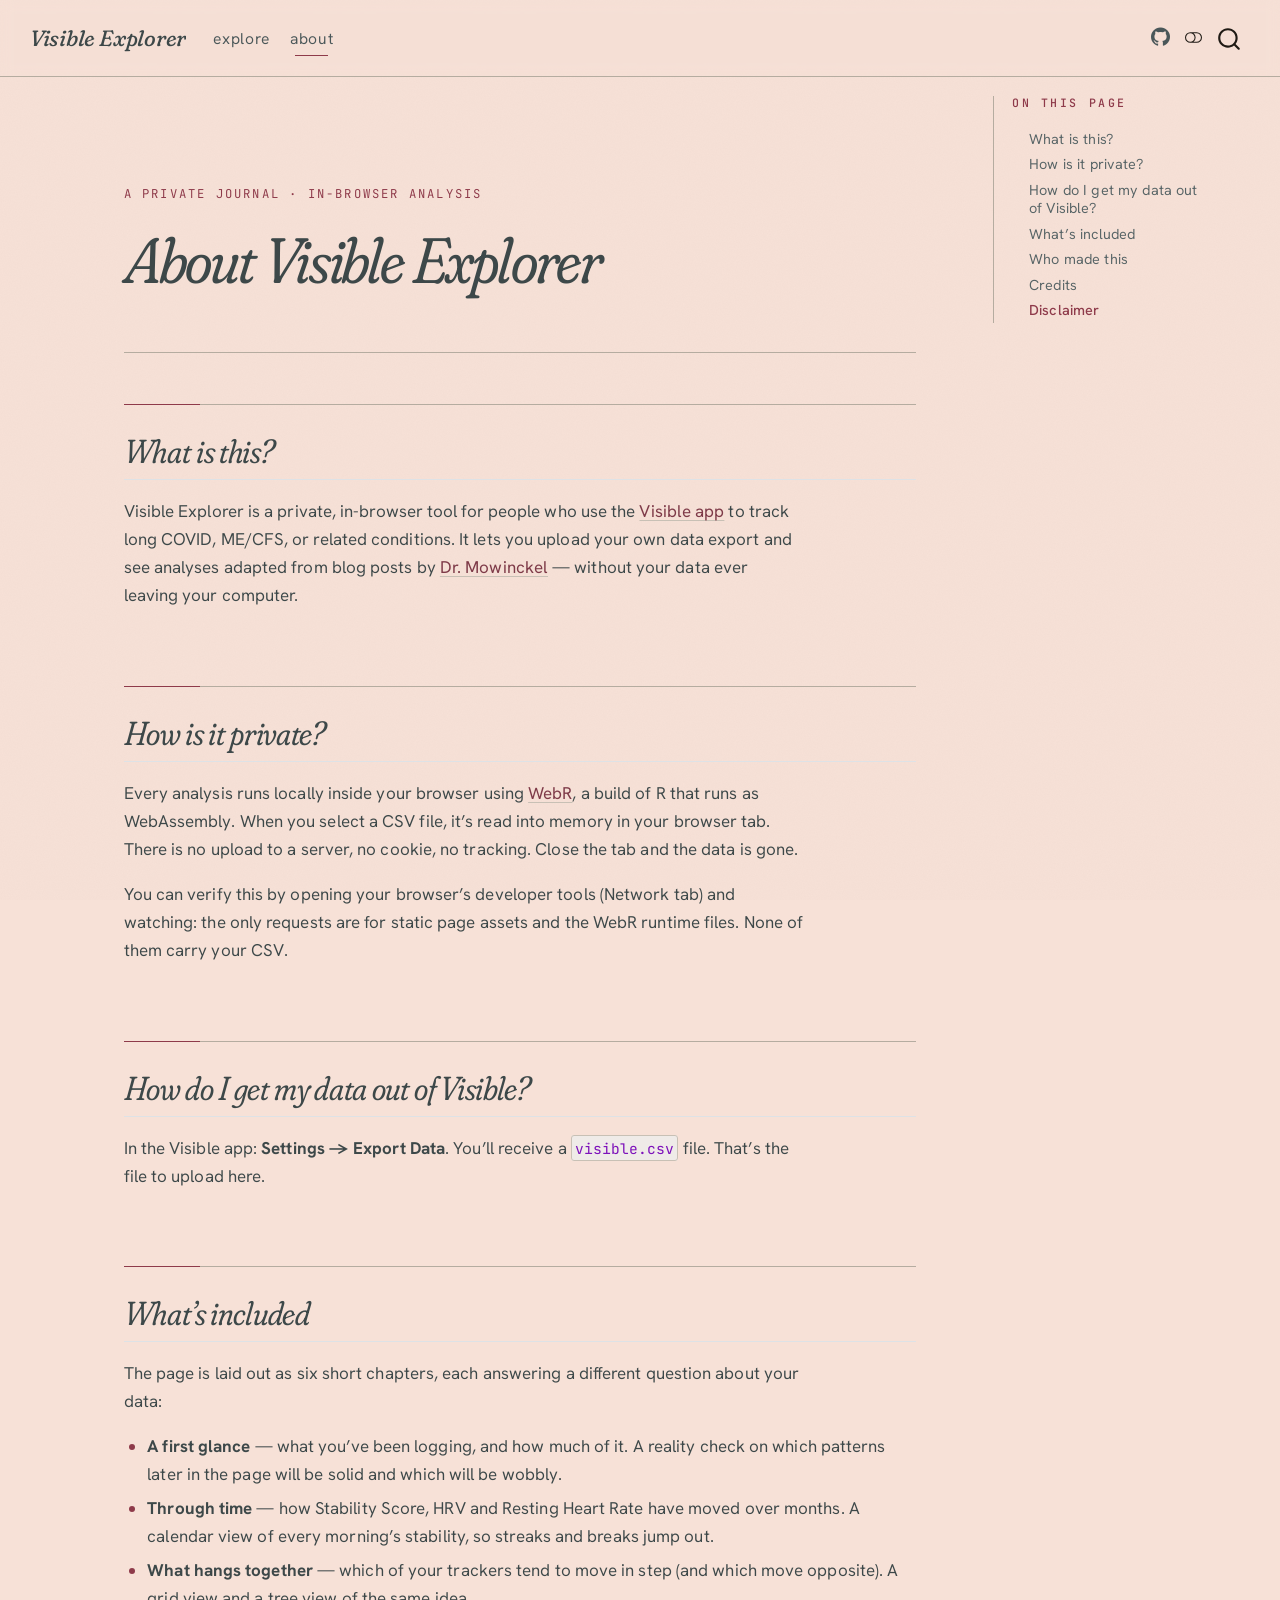
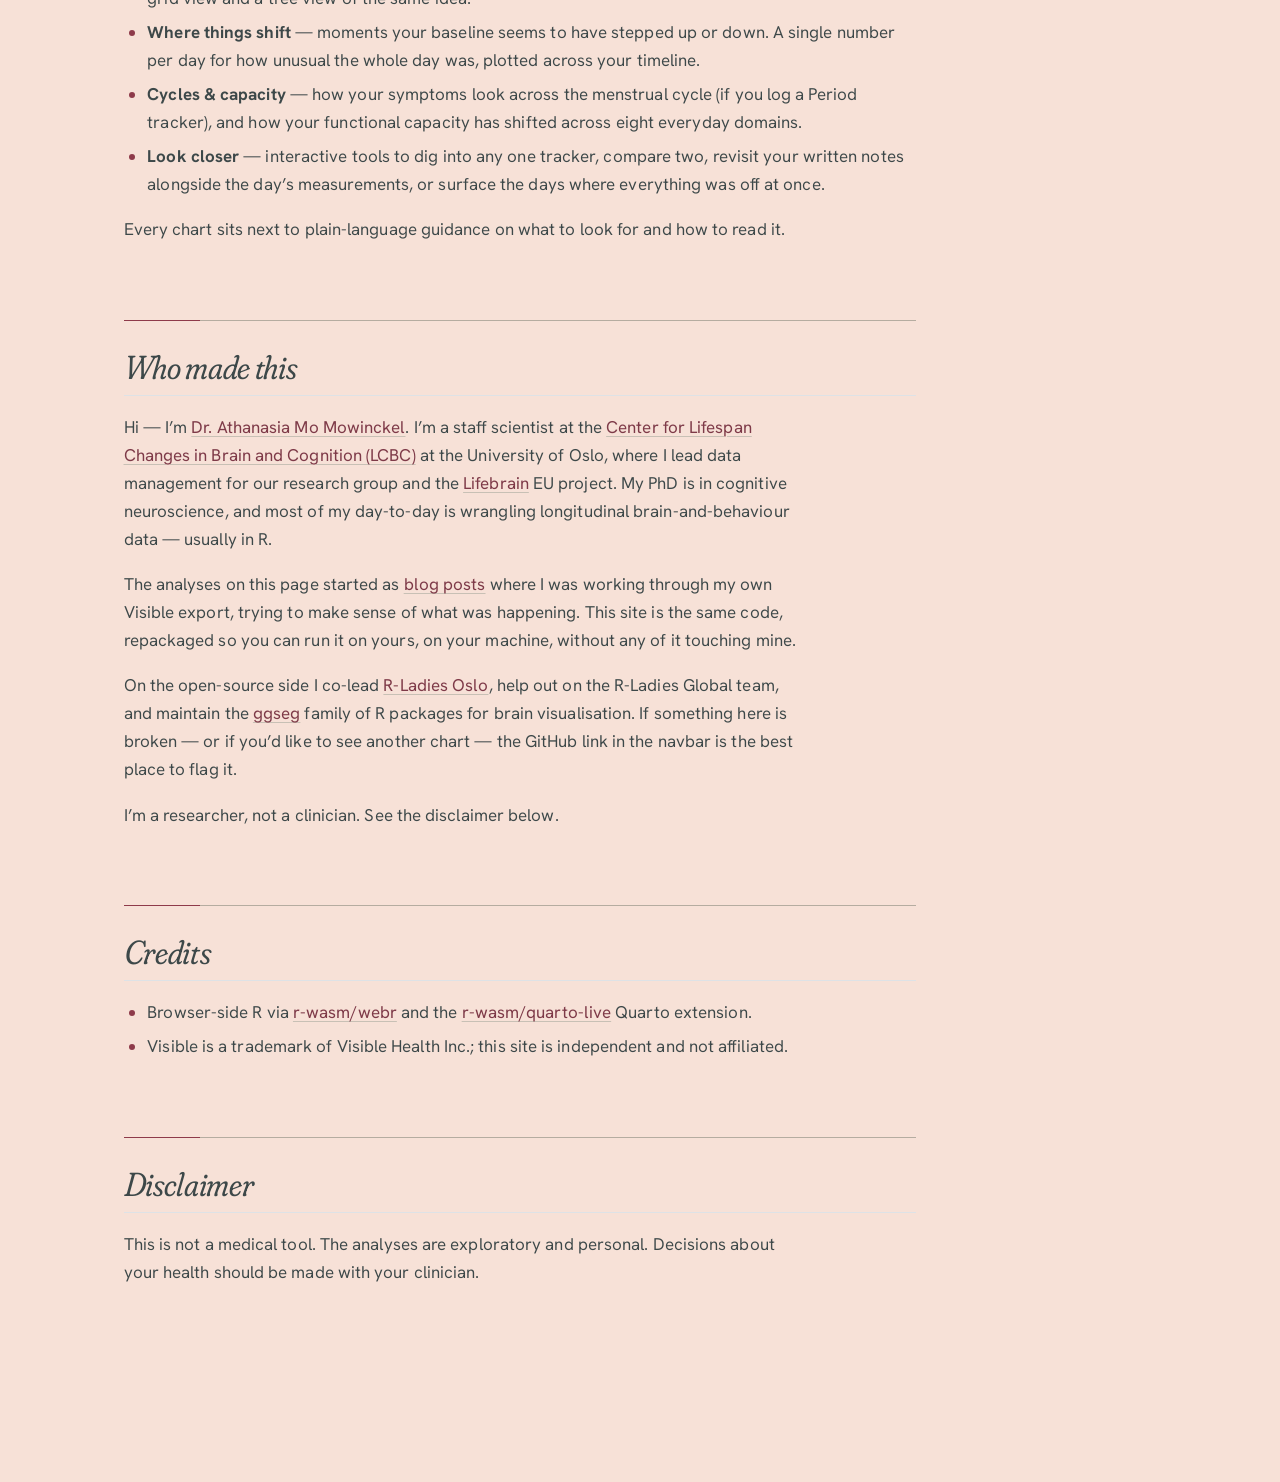
==== about.html @ 5907f15d "Built site for gh-pages" ====
<!DOCTYPE html>
<html xmlns="http://www.w3.org/1999/xhtml" lang="en" xml:lang="en"><head>

<meta charset="utf-8">
<meta name="generator" content="quarto-1.9.37">

<meta name="viewport" content="width=device-width, initial-scale=1.0, user-scalable=yes">


<title>About Visible Explorer – Visible Explorer</title>
<style>
/* Default styles provided by pandoc.
** See https://pandoc.org/MANUAL.html#variables-for-html for config info.
*/
code{white-space: pre-wrap;}
span.smallcaps{font-variant: small-caps;}
div.columns{display: flex; gap: min(4vw, 1.5em);}
div.column{flex: auto; overflow-x: auto;}
div.hanging-indent{margin-left: 1.5em; text-indent: -1.5em;}
ul.task-list{list-style: none;}
ul.task-list li input[type="checkbox"] {
  width: 0.8em;
  margin: 0 0.8em 0.2em -1em; /* quarto-specific, see https://github.com/quarto-dev/quarto-cli/issues/4556 */ 
  vertical-align: middle;
}
</style>


<script src="site_libs/quarto-nav/quarto-nav.js"></script>
<script src="site_libs/quarto-nav/headroom.min.js"></script>
<script src="site_libs/clipboard/clipboard.min.js"></script>
<script src="site_libs/quarto-search/autocomplete.umd.js"></script>
<script src="site_libs/quarto-search/fuse.min.js"></script>
<script src="site_libs/quarto-search/quarto-search.js"></script>
<meta name="quarto:offset" content="./">
<link href="./favicon.svg" rel="icon" type="image/svg+xml">
<script src="site_libs/quarto-html/quarto.js" type="module"></script>
<script src="site_libs/quarto-html/tabsets/tabsets.js" type="module"></script>
<script src="site_libs/quarto-html/popper.min.js"></script>
<script src="site_libs/quarto-html/tippy.umd.min.js"></script>
<script src="site_libs/quarto-html/anchor.min.js"></script>
<link href="site_libs/quarto-html/tippy.css" rel="stylesheet">
<link href="site_libs/quarto-html/quarto-syntax-highlighting-7f8f88aac4f3542376d5c11b86a4c14d.css" rel="stylesheet" class="quarto-color-scheme" id="quarto-text-highlighting-styles">
<link href="site_libs/quarto-html/quarto-syntax-highlighting-dark-d0ae9245876894da5ac7e18953ecc5cc.css" rel="stylesheet" class="quarto-color-scheme quarto-color-alternate" id="quarto-text-highlighting-styles">
<link href="site_libs/quarto-html/quarto-syntax-highlighting-7f8f88aac4f3542376d5c11b86a4c14d.css" rel="stylesheet" class="quarto-color-scheme-extra" id="quarto-text-highlighting-styles">
<script src="site_libs/bootstrap/bootstrap.min.js"></script>
<link href="site_libs/bootstrap/bootstrap-icons.css" rel="stylesheet">
<link href="site_libs/bootstrap/bootstrap-8f051fefc7b3d096ebf25fac2bc0f537.min.css" rel="stylesheet" append-hash="true" class="quarto-color-scheme" id="quarto-bootstrap" data-mode="light">
<link href="site_libs/bootstrap/bootstrap-dark-431834fbf6eb265fc63e444ed9b8b826.min.css" rel="stylesheet" append-hash="true" class="quarto-color-scheme quarto-color-alternate" id="quarto-bootstrap" data-mode="dark">
<link href="site_libs/bootstrap/bootstrap-8f051fefc7b3d096ebf25fac2bc0f537.min.css" rel="stylesheet" append-hash="true" class="quarto-color-scheme-extra" id="quarto-bootstrap" data-mode="light">
<script src="site_libs/quarto-contrib/live-runtime/live-runtime.js" type="module"></script>
<link href="site_libs/quarto-contrib/live-runtime/live-runtime.css" rel="stylesheet">
<script id="quarto-search-options" type="application/json">{
  "location": "navbar",
  "copy-button": false,
  "collapse-after": 3,
  "panel-placement": "end",
  "type": "overlay",
  "limit": 50,
  "keyboard-shortcut": [
    "f",
    "/",
    "s"
  ],
  "show-item-context": false,
  "language": {
    "search-no-results-text": "No results",
    "search-matching-documents-text": "matching documents",
    "search-copy-link-title": "Copy link to search",
    "search-hide-matches-text": "Hide additional matches",
    "search-more-match-text": "more match in this document",
    "search-more-matches-text": "more matches in this document",
    "search-clear-button-title": "Clear",
    "search-text-placeholder": "",
    "search-detached-cancel-button-title": "Cancel",
    "search-submit-button-title": "Submit",
    "search-label": "Search"
  }
}</script>
<script type="module" src="site_libs/quarto-ojs/quarto-ojs-runtime.js"></script>
<link href="site_libs/quarto-ojs/quarto-ojs.css" rel="stylesheet">
<link rel="preconnect" href="https://fonts.googleapis.com">
<link rel="preconnect" href="https://fonts.gstatic.com" crossorigin="">
<link rel="stylesheet" href="https://fonts.googleapis.com/css2?family=Fraunces:ital,opsz,wght,SOFT@0,9..144,300..700,30..100;1,9..144,300..700,30..100&amp;family=Hanken+Grotesk:ital,wght@0,300..700;1,300..700&amp;family=JetBrains+Mono:wght@400;500&amp;display=swap">
<meta name="description" content="Upload your Visible app export and explore your long COVID / ME-CFS tracking data privately. Analyses run entirely in your browser via WebR — no data leaves your device.">


<link rel="stylesheet" href="styles.css">
</head>

<body class="nav-fixed quarto-light"><script id="quarto-html-before-body" type="application/javascript">
    const toggleBodyColorMode = (bsSheetEl) => {
      const mode = bsSheetEl.getAttribute("data-mode");
      const bodyEl = window.document.querySelector("body");
      if (mode === "dark") {
        bodyEl.classList.add("quarto-dark");
        bodyEl.classList.remove("quarto-light");
      } else {
        bodyEl.classList.add("quarto-light");
        bodyEl.classList.remove("quarto-dark");
      }
    }
    const toggleBodyColorPrimary = () => {
      const bsSheetEl = window.document.querySelector("link#quarto-bootstrap:not([rel=disabled-stylesheet])");
      if (bsSheetEl) {
        toggleBodyColorMode(bsSheetEl);
      }
    }
    const setColorSchemeToggle = (alternate) => {
      const toggles = window.document.querySelectorAll('.quarto-color-scheme-toggle');
      for (let i=0; i < toggles.length; i++) {
        const toggle = toggles[i];
        if (toggle) {
          if (alternate) {
            toggle.classList.add("alternate");
          } else {
            toggle.classList.remove("alternate");
          }
        }
      }
    };
    const toggleColorMode = (alternate) => {
      // Switch the stylesheets
      const primaryStylesheets = window.document.querySelectorAll('link.quarto-color-scheme:not(.quarto-color-alternate)');
      const alternateStylesheets = window.document.querySelectorAll('link.quarto-color-scheme.quarto-color-alternate');
      manageTransitions('#quarto-margin-sidebar .nav-link', false);
      if (alternate) {
        // note: dark is layered on light, we don't disable primary!
        enableStylesheet(alternateStylesheets);
        for (const sheetNode of alternateStylesheets) {
          if (sheetNode.id === "quarto-bootstrap") {
            toggleBodyColorMode(sheetNode);
          }
        }
      } else {
        disableStylesheet(alternateStylesheets);
        enableStylesheet(primaryStylesheets)
        toggleBodyColorPrimary();
      }
      manageTransitions('#quarto-margin-sidebar .nav-link', true);
      // Switch the toggles
      setColorSchemeToggle(alternate)
      // Hack to workaround the fact that safari doesn't
      // properly recolor the scrollbar when toggling (#1455)
      if (navigator.userAgent.indexOf('Safari') > 0 && navigator.userAgent.indexOf('Chrome') == -1) {
        manageTransitions("body", false);
        window.scrollTo(0, 1);
        setTimeout(() => {
          window.scrollTo(0, 0);
          manageTransitions("body", true);
        }, 40);
      }
    }
    const disableStylesheet = (stylesheets) => {
      for (let i=0; i < stylesheets.length; i++) {
        const stylesheet = stylesheets[i];
        stylesheet.rel = 'disabled-stylesheet';
      }
    }
    const enableStylesheet = (stylesheets) => {
      for (let i=0; i < stylesheets.length; i++) {
        const stylesheet = stylesheets[i];
        if(stylesheet.rel !== 'stylesheet') { // for Chrome, which will still FOUC without this check
          stylesheet.rel = 'stylesheet';
        }
      }
    }
    const manageTransitions = (selector, allowTransitions) => {
      const els = window.document.querySelectorAll(selector);
      for (let i=0; i < els.length; i++) {
        const el = els[i];
        if (allowTransitions) {
          el.classList.remove('notransition');
        } else {
          el.classList.add('notransition');
        }
      }
    }
    const isFileUrl = () => {
      return window.location.protocol === 'file:';
    }
    const hasAlternateSentinel = () => {
      let styleSentinel = getColorSchemeSentinel();
      if (styleSentinel !== null) {
        return styleSentinel === "alternate";
      } else {
        return false;
      }
    }
    const setStyleSentinel = (alternate) => {
      const value = alternate ? "alternate" : "default";
      if (!isFileUrl()) {
        window.localStorage.setItem("quarto-color-scheme", value);
      } else {
        localAlternateSentinel = value;
      }
    }
    const getColorSchemeSentinel = () => {
      if (!isFileUrl()) {
        const storageValue = window.localStorage.getItem("quarto-color-scheme");
        return storageValue != null ? storageValue : localAlternateSentinel;
      } else {
        return localAlternateSentinel;
      }
    }
    const toggleGiscusIfUsed = (isAlternate, darkModeDefault) => {
      const baseTheme = document.querySelector('#giscus-base-theme')?.value ?? 'light';
      const alternateTheme = document.querySelector('#giscus-alt-theme')?.value ?? 'dark';
      let newTheme = '';
      if(authorPrefersDark) {
        newTheme = isAlternate ? baseTheme : alternateTheme;
      } else {
        newTheme = isAlternate ? alternateTheme : baseTheme;
      }
      const changeGiscusTheme = () => {
        // From: https://github.com/giscus/giscus/issues/336
        const sendMessage = (message) => {
          const iframe = document.querySelector('iframe.giscus-frame');
          if (!iframe) return;
          iframe.contentWindow.postMessage({ giscus: message }, 'https://giscus.app');
        }
        sendMessage({
          setConfig: {
            theme: newTheme
          }
        });
      }
      const isGiscussLoaded = window.document.querySelector('iframe.giscus-frame') !== null;
      if (isGiscussLoaded) {
        changeGiscusTheme();
      }
    };
    const authorPrefersDark = false;
    const darkModeDefault = authorPrefersDark;
      document.querySelector('link#quarto-text-highlighting-styles.quarto-color-scheme-extra').rel = 'disabled-stylesheet';
      document.querySelector('link#quarto-bootstrap.quarto-color-scheme-extra').rel = 'disabled-stylesheet';
    let localAlternateSentinel = darkModeDefault ? 'alternate' : 'default';
    // Dark / light mode switch
    window.quartoToggleColorScheme = () => {
      // Read the current dark / light value
      let toAlternate = !hasAlternateSentinel();
      toggleColorMode(toAlternate);
      setStyleSentinel(toAlternate);
      toggleGiscusIfUsed(toAlternate, darkModeDefault);
      window.dispatchEvent(new Event('resize'));
    };
    // Switch to dark mode if need be
    if (hasAlternateSentinel()) {
      toggleColorMode(true);
    } else {
      toggleColorMode(false);
    }
  </script>

<div id="quarto-search-results"></div>
  <header id="quarto-header" class="headroom fixed-top">
    <nav class="navbar navbar-expand-lg " data-bs-theme="dark">
      <div class="navbar-container container-fluid">
      <div class="navbar-brand-container mx-auto">
    <a class="navbar-brand" href="./index.html">
    <span class="navbar-title">Visible Explorer</span>
    </a>
  </div>
            <div id="quarto-search" class="" title="Search"></div>
          <button class="navbar-toggler" type="button" data-bs-toggle="collapse" data-bs-target="#navbarCollapse" aria-controls="navbarCollapse" role="menu" aria-expanded="false" aria-label="Toggle navigation" onclick="if (window.quartoToggleHeadroom) { window.quartoToggleHeadroom(); }">
  <span class="navbar-toggler-icon"></span>
</button>
          <div class="collapse navbar-collapse" id="navbarCollapse">
            <ul class="navbar-nav navbar-nav-scroll me-auto">
  <li class="nav-item">
    <a class="nav-link" href="./index.html"> 
<span class="menu-text">Explore</span></a>
  </li>  
  <li class="nav-item">
    <a class="nav-link active" href="./about.html" aria-current="page"> 
<span class="menu-text">About</span></a>
  </li>  
</ul>
            <ul class="navbar-nav navbar-nav-scroll ms-auto">
  <li class="nav-item compact">
    <a class="nav-link" href="https://github.com/drmowinckels/visible"> <i class="bi bi-github" role="img" aria-label="GitHub repository">
</i> 
<span class="menu-text"></span></a>
  </li>  
</ul>
          </div> <!-- /navcollapse -->
            <div class="quarto-navbar-tools">
  <a href="" class="quarto-color-scheme-toggle quarto-navigation-tool  px-1" onclick="window.quartoToggleColorScheme(); return false;" title="Toggle dark mode"><i class="bi"></i></a>
</div>
      </div> <!-- /container-fluid -->
    </nav>
</header>
<!-- content -->
<div id="quarto-content" class="quarto-container page-columns page-rows-contents page-layout-full page-navbar">
<!-- sidebar -->
<!-- margin-sidebar -->
    <div id="quarto-margin-sidebar" class="sidebar margin-sidebar">
        <nav id="TOC" role="doc-toc" class="toc-active">
    <h2 id="toc-title">On this page</h2>
   
  <ul>
  <li><a href="#what-is-this" id="toc-what-is-this" class="nav-link active" data-scroll-target="#what-is-this">What is this?</a></li>
  <li><a href="#how-is-it-private" id="toc-how-is-it-private" class="nav-link" data-scroll-target="#how-is-it-private">How is it private?</a></li>
  <li><a href="#how-do-i-get-my-data-out-of-visible" id="toc-how-do-i-get-my-data-out-of-visible" class="nav-link" data-scroll-target="#how-do-i-get-my-data-out-of-visible">How do I get my data out of Visible?</a></li>
  <li><a href="#whats-included" id="toc-whats-included" class="nav-link" data-scroll-target="#whats-included">What’s included</a></li>
  <li><a href="#who-made-this" id="toc-who-made-this" class="nav-link" data-scroll-target="#who-made-this">Who made this</a></li>
  <li><a href="#credits" id="toc-credits" class="nav-link" data-scroll-target="#credits">Credits</a></li>
  <li><a href="#disclaimer" id="toc-disclaimer" class="nav-link" data-scroll-target="#disclaimer">Disclaimer</a></li>
  </ul>
</nav>
    </div>
<!-- main -->
<main class="content column-page-left" id="quarto-document-content">


<header id="title-block-header" class="quarto-title-block default">
<div class="quarto-title">
<h1 class="title">About Visible Explorer</h1>
</div>



<div class="quarto-title-meta column-page-left">

    
  
    
  </div>
  


</header>


<section id="what-is-this" class="level2">
<h2 class="anchored" data-anchor-id="what-is-this">What is this?</h2>
<p>Visible Explorer is a private, in-browser tool for people who use the <a href="https://www.makevisible.com/">Visible app</a> to track long COVID, ME/CFS, or related conditions. It lets you upload your own data export and see analyses adapted from blog posts by <a href="https://drmowinckels.io">Dr.&nbsp;Mowinckel</a> — without your data ever leaving your computer.</p>
</section>
<section id="how-is-it-private" class="level2">
<h2 class="anchored" data-anchor-id="how-is-it-private">How is it private?</h2>
<p>Every analysis runs locally inside your browser using <a href="https://docs.r-wasm.org/webr/">WebR</a>, a build of R that runs as WebAssembly. When you select a CSV file, it’s read into memory in your browser tab. There is no upload to a server, no cookie, no tracking. Close the tab and the data is gone.</p>
<p>You can verify this by opening your browser’s developer tools (Network tab) and watching: the only requests are for static page assets and the WebR runtime files. None of them carry your CSV.</p>
</section>
<section id="how-do-i-get-my-data-out-of-visible" class="level2">
<h2 class="anchored" data-anchor-id="how-do-i-get-my-data-out-of-visible">How do I get my data out of Visible?</h2>
<p>In the Visible app: <strong>Settings → Export Data</strong>. You’ll receive a <code>visible.csv</code> file. That’s the file to upload here.</p>
</section>
<section id="whats-included" class="level2">
<h2 class="anchored" data-anchor-id="whats-included">What’s included</h2>
<p>The page is laid out as six short chapters, each answering a different question about your data:</p>
<ul>
<li><strong>A first glance</strong> — what you’ve been logging, and how much of it. A reality check on which patterns later in the page will be solid and which will be wobbly.</li>
<li><strong>Through time</strong> — how Stability Score, HRV and Resting Heart Rate have moved over months. A calendar view of every morning’s stability, so streaks and breaks jump out.</li>
<li><strong>What hangs together</strong> — which of your trackers tend to move in step (and which move opposite). A grid view and a tree view of the same idea.</li>
<li><strong>Where things shift</strong> — moments your baseline seems to have stepped up or down. A single number per day for how unusual the whole day was, plotted across your timeline.</li>
<li><strong>Cycles &amp; capacity</strong> — how your symptoms look across the menstrual cycle (if you log a Period tracker), and how your functional capacity has shifted across eight everyday domains.</li>
<li><strong>Look closer</strong> — interactive tools to dig into any one tracker, compare two, revisit your written notes alongside the day’s measurements, or surface the days where everything was off at once.</li>
</ul>
<p>Every chart sits next to plain-language guidance on what to look for and how to read it.</p>
</section>
<section id="who-made-this" class="level2">
<h2 class="anchored" data-anchor-id="who-made-this">Who made this</h2>
<p>Hi — I’m <a href="https://drmowinckels.io">Dr.&nbsp;Athanasia Mo Mowinckel</a>. I’m a staff scientist at the <a href="https://www.oslobrains.no/">Center for Lifespan Changes in Brain and Cognition (LCBC)</a> at the University of Oslo, where I lead data management for our research group and the <a href="https://www.lifebrain.uio.no/">Lifebrain</a> EU project. My PhD is in cognitive neuroscience, and most of my day-to-day is wrangling longitudinal brain-and-behaviour data — usually in R.</p>
<p>The analyses on this page started as <a href="https://drmowinckels.io/tags/longcovid/">blog posts</a> where I was working through my own Visible export, trying to make sense of what was happening. This site is the same code, repackaged so you can run it on yours, on your machine, without any of it touching mine.</p>
<p>On the open-source side I co-lead <a href="https://rladies.org/">R-Ladies Oslo</a>, help out on the R-Ladies Global team, and maintain the <a href="https://github.com/ggseg">ggseg</a> family of R packages for brain visualisation. If something here is broken — or if you’d like to see another chart — the GitHub link in the navbar is the best place to flag it.</p>
<p>I’m a researcher, not a clinician. See the disclaimer below.</p>
</section>
<section id="credits" class="level2">
<h2 class="anchored" data-anchor-id="credits">Credits</h2>
<ul>
<li>Browser-side R via <a href="https://github.com/r-wasm/webr">r-wasm/webr</a> and the <a href="https://github.com/r-wasm/quarto-live">r-wasm/quarto-live</a> Quarto extension.</li>
<li>Visible is a trademark of Visible Health Inc.; this site is independent and not affiliated.</li>
</ul>
</section>
<section id="disclaimer" class="level2">
<h2 class="anchored" data-anchor-id="disclaimer">Disclaimer</h2>
<p>This is not a medical tool. The analyses are exploratory and personal. Decisions about your health should be made with your clinician.</p>


<script type="ojs-module-contents">
eyJjb250ZW50cyI6W119
</script>
<div id="exercise-loading-indicator" class="exercise-loading-indicator d-none d-flex align-items-center gap-2">
<div id="exercise-loading-status" class="d-flex gap-2">

</div>
<div class="spinner-grow spinner-grow-sm">

</div>
</div>
<script type="vfs-file">
W10=
</script>
</section>

</main> <!-- /main -->
<script type="ojs-module-contents">
eyJjb250ZW50cyI6W119
</script>
<script type="module">
if (window.location.protocol === "file:") { alert("The OJS runtime does not work with file:// URLs. Please use a web server to view this document."); }
window._ojs.paths.runtimeToDoc = "../..";
window._ojs.paths.runtimeToRoot = "../..";
window._ojs.paths.docToRoot = "";
window._ojs.selfContained = false;
window._ojs.runtime.interpretFromScriptTags();
</script>
<script id="quarto-html-after-body" type="application/javascript">
  window.document.addEventListener("DOMContentLoaded", function (event) {
    // Ensure there is a toggle, if there isn't float one in the top right
    if (window.document.querySelector('.quarto-color-scheme-toggle') === null) {
      const a = window.document.createElement('a');
      a.classList.add('top-right');
      a.classList.add('quarto-color-scheme-toggle');
      a.href = "";
      a.onclick = function() { try { window.quartoToggleColorScheme(); } catch {} return false; };
      const i = window.document.createElement("i");
      i.classList.add('bi');
      a.appendChild(i);
      window.document.body.appendChild(a);
    }
    setColorSchemeToggle(hasAlternateSentinel())
    const icon = "";
    const anchorJS = new window.AnchorJS();
    anchorJS.options = {
      placement: 'right',
      icon: icon
    };
    anchorJS.add('.anchored');
    const isCodeAnnotation = (el) => {
      for (const clz of el.classList) {
        if (clz.startsWith('code-annotation-')) {                     
          return true;
        }
      }
      return false;
    }
    const onCopySuccess = function(e) {
      // button target
      const button = e.trigger;
      // don't keep focus
      button.blur();
      // flash "checked"
      button.classList.add('code-copy-button-checked');
      var currentTitle = button.getAttribute("title");
      button.setAttribute("title", "Copied!");
      let tooltip;
      if (window.bootstrap) {
        button.setAttribute("data-bs-toggle", "tooltip");
        button.setAttribute("data-bs-placement", "left");
        button.setAttribute("data-bs-title", "Copied!");
        tooltip = new bootstrap.Tooltip(button, 
          { trigger: "manual", 
            customClass: "code-copy-button-tooltip",
            offset: [0, -8]});
        tooltip.show();    
      }
      setTimeout(function() {
        if (tooltip) {
          tooltip.hide();
          button.removeAttribute("data-bs-title");
          button.removeAttribute("data-bs-toggle");
          button.removeAttribute("data-bs-placement");
        }
        button.setAttribute("title", currentTitle);
        button.classList.remove('code-copy-button-checked');
      }, 1000);
      // clear code selection
      e.clearSelection();
    }
    const getTextToCopy = function(trigger) {
      const outerScaffold = trigger.parentElement.cloneNode(true);
      const codeEl = outerScaffold.querySelector('code');
      for (const childEl of codeEl.children) {
        if (isCodeAnnotation(childEl)) {
          childEl.remove();
        }
      }
      return codeEl.innerText;
    }
    const clipboard = new window.ClipboardJS('.code-copy-button:not([data-in-quarto-modal])', {
      text: getTextToCopy
    });
    clipboard.on('success', onCopySuccess);
    if (window.document.getElementById('quarto-embedded-source-code-modal')) {
      const clipboardModal = new window.ClipboardJS('.code-copy-button[data-in-quarto-modal]', {
        text: getTextToCopy,
        container: window.document.getElementById('quarto-embedded-source-code-modal')
      });
      clipboardModal.on('success', onCopySuccess);
    }
      var localhostRegex = new RegExp(/^(?:http|https):\/\/localhost\:?[0-9]*\//);
      var mailtoRegex = new RegExp(/^mailto:/);
        var filterRegex = new RegExp("https:\/\/drmowinckels\.github\.io\/visible\/");
      var isInternal = (href) => {
          return filterRegex.test(href) || localhostRegex.test(href) || mailtoRegex.test(href);
      }
      // Inspect non-navigation links and adorn them if external
     var links = window.document.querySelectorAll('a[href]:not(.nav-link):not(.navbar-brand):not(.toc-action):not(.sidebar-link):not(.sidebar-item-toggle):not(.pagination-link):not(.no-external):not([aria-hidden]):not(.dropdown-item):not(.quarto-navigation-tool):not(.about-link)');
      for (var i=0; i<links.length; i++) {
        const link = links[i];
        if (!isInternal(link.href)) {
          // undo the damage that might have been done by quarto-nav.js in the case of
          // links that we want to consider external
          if (link.dataset.originalHref !== undefined) {
            link.href = link.dataset.originalHref;
          }
        }
      }
    function tippyHover(el, contentFn, onTriggerFn, onUntriggerFn) {
      const config = {
        allowHTML: true,
        maxWidth: 500,
        delay: 100,
        arrow: false,
        appendTo: function(el) {
            return el.parentElement;
        },
        interactive: true,
        interactiveBorder: 10,
        theme: 'quarto',
        placement: 'bottom-start',
      };
      if (contentFn) {
        config.content = contentFn;
      }
      if (onTriggerFn) {
        config.onTrigger = onTriggerFn;
      }
      if (onUntriggerFn) {
        config.onUntrigger = onUntriggerFn;
      }
      window.tippy(el, config); 
    }
    const noterefs = window.document.querySelectorAll('a[role="doc-noteref"]');
    for (var i=0; i<noterefs.length; i++) {
      const ref = noterefs[i];
      tippyHover(ref, function() {
        // use id or data attribute instead here
        let href = ref.getAttribute('data-footnote-href') || ref.getAttribute('href');
        try { href = new URL(href).hash; } catch {}
        const id = href.replace(/^#\/?/, "");
        const note = window.document.getElementById(id);
        if (note) {
          return note.innerHTML;
        } else {
          return "";
        }
      });
    }
    const xrefs = window.document.querySelectorAll('a.quarto-xref');
    const processXRef = (id, note) => {
      // Strip column container classes
      const stripColumnClz = (el) => {
        el.classList.remove("page-full", "page-columns");
        if (el.children) {
          for (const child of el.children) {
            stripColumnClz(child);
          }
        }
      }
      stripColumnClz(note)
      if (id === null || id.startsWith('sec-')) {
        // Special case sections, only their first couple elements
        const container = document.createElement("div");
        if (note.children && note.children.length > 2) {
          container.appendChild(note.children[0].cloneNode(true));
          for (let i = 1; i < note.children.length; i++) {
            const child = note.children[i];
            if (child.tagName === "P" && child.innerText === "") {
              continue;
            } else {
              container.appendChild(child.cloneNode(true));
              break;
            }
          }
          if (window.Quarto?.typesetMath) {
            window.Quarto.typesetMath(container);
          }
          return container.innerHTML
        } else {
          if (window.Quarto?.typesetMath) {
            window.Quarto.typesetMath(note);
          }
          return note.innerHTML;
        }
      } else {
        // Remove any anchor links if they are present
        const anchorLink = note.querySelector('a.anchorjs-link');
        if (anchorLink) {
          anchorLink.remove();
        }
        if (window.Quarto?.typesetMath) {
          window.Quarto.typesetMath(note);
        }
        if (note.classList.contains("callout")) {
          return note.outerHTML;
        } else {
          return note.innerHTML;
        }
      }
    }
    for (var i=0; i<xrefs.length; i++) {
      const xref = xrefs[i];
      tippyHover(xref, undefined, function(instance) {
        instance.disable();
        let url = xref.getAttribute('href');
        let hash = undefined; 
        if (url.startsWith('#')) {
          hash = url;
        } else {
          try { hash = new URL(url).hash; } catch {}
        }
        if (hash) {
          const id = hash.replace(/^#\/?/, "");
          const note = window.document.getElementById(id);
          if (note !== null) {
            try {
              const html = processXRef(id, note.cloneNode(true));
              instance.setContent(html);
            } finally {
              instance.enable();
              instance.show();
            }
          } else {
            // See if we can fetch this
            fetch(url.split('#')[0])
            .then(res => res.text())
            .then(html => {
              const parser = new DOMParser();
              const htmlDoc = parser.parseFromString(html, "text/html");
              const note = htmlDoc.getElementById(id);
              if (note !== null) {
                const html = processXRef(id, note);
                instance.setContent(html);
              } 
            }).finally(() => {
              instance.enable();
              instance.show();
            });
          }
        } else {
          // See if we can fetch a full url (with no hash to target)
          // This is a special case and we should probably do some content thinning / targeting
          fetch(url)
          .then(res => res.text())
          .then(html => {
            const parser = new DOMParser();
            const htmlDoc = parser.parseFromString(html, "text/html");
            const note = htmlDoc.querySelector('main.content');
            if (note !== null) {
              // This should only happen for chapter cross references
              // (since there is no id in the URL)
              // remove the first header
              if (note.children.length > 0 && note.children[0].tagName === "HEADER") {
                note.children[0].remove();
              }
              const html = processXRef(null, note);
              instance.setContent(html);
            } 
          }).finally(() => {
            instance.enable();
            instance.show();
          });
        }
      }, function(instance) {
      });
    }
        let selectedAnnoteEl;
        const selectorForAnnotation = ( cell, annotation) => {
          let cellAttr = 'data-code-cell="' + cell + '"';
          let lineAttr = 'data-code-annotation="' +  annotation + '"';
          const selector = 'span[' + cellAttr + '][' + lineAttr + ']';
          return selector;
        }
        const selectCodeLines = (annoteEl) => {
          const doc = window.document;
          const targetCell = annoteEl.getAttribute("data-target-cell");
          const targetAnnotation = annoteEl.getAttribute("data-target-annotation");
          const annoteSpan = window.document.querySelector(selectorForAnnotation(targetCell, targetAnnotation));
          const lines = annoteSpan.getAttribute("data-code-lines").split(",");
          const lineIds = lines.map((line) => {
            return targetCell + "-" + line;
          })
          let top = null;
          let height = null;
          let parent = null;
          if (lineIds.length > 0) {
              //compute the position of the single el (top and bottom and make a div)
              const el = window.document.getElementById(lineIds[0]);
              top = el.offsetTop;
              height = el.offsetHeight;
              parent = el.parentElement.parentElement;
            if (lineIds.length > 1) {
              const lastEl = window.document.getElementById(lineIds[lineIds.length - 1]);
              const bottom = lastEl.offsetTop + lastEl.offsetHeight;
              height = bottom - top;
            }
            if (top !== null && height !== null && parent !== null) {
              // cook up a div (if necessary) and position it 
              let div = window.document.getElementById("code-annotation-line-highlight");
              if (div === null) {
                div = window.document.createElement("div");
                div.setAttribute("id", "code-annotation-line-highlight");
                div.style.position = 'absolute';
                parent.appendChild(div);
              }
              div.style.top = top - 2 + "px";
              div.style.height = height + 4 + "px";
              div.style.left = 0;
              let gutterDiv = window.document.getElementById("code-annotation-line-highlight-gutter");
              if (gutterDiv === null) {
                gutterDiv = window.document.createElement("div");
                gutterDiv.setAttribute("id", "code-annotation-line-highlight-gutter");
                gutterDiv.style.position = 'absolute';
                const codeCell = window.document.getElementById(targetCell);
                const gutter = codeCell.querySelector('.code-annotation-gutter');
                gutter.appendChild(gutterDiv);
              }
              gutterDiv.style.top = top - 2 + "px";
              gutterDiv.style.height = height + 4 + "px";
            }
            selectedAnnoteEl = annoteEl;
          }
        };
        const unselectCodeLines = () => {
          const elementsIds = ["code-annotation-line-highlight", "code-annotation-line-highlight-gutter"];
          elementsIds.forEach((elId) => {
            const div = window.document.getElementById(elId);
            if (div) {
              div.remove();
            }
          });
          selectedAnnoteEl = undefined;
        };
          // Handle positioning of the toggle
      window.addEventListener(
        "resize",
        throttle(() => {
          elRect = undefined;
          if (selectedAnnoteEl) {
            selectCodeLines(selectedAnnoteEl);
          }
        }, 10)
      );
      function throttle(fn, ms) {
      let throttle = false;
      let timer;
        return (...args) => {
          if(!throttle) { // first call gets through
              fn.apply(this, args);
              throttle = true;
          } else { // all the others get throttled
              if(timer) clearTimeout(timer); // cancel #2
              timer = setTimeout(() => {
                fn.apply(this, args);
                timer = throttle = false;
              }, ms);
          }
        };
      }
        // Attach click handler to the DT
        const annoteDls = window.document.querySelectorAll('dt[data-target-cell]');
        for (const annoteDlNode of annoteDls) {
          annoteDlNode.addEventListener('click', (event) => {
            const clickedEl = event.target;
            if (clickedEl !== selectedAnnoteEl) {
              unselectCodeLines();
              const activeEl = window.document.querySelector('dt[data-target-cell].code-annotation-active');
              if (activeEl) {
                activeEl.classList.remove('code-annotation-active');
              }
              selectCodeLines(clickedEl);
              clickedEl.classList.add('code-annotation-active');
            } else {
              // Unselect the line
              unselectCodeLines();
              clickedEl.classList.remove('code-annotation-active');
            }
          });
        }
    const findCites = (el) => {
      const parentEl = el.parentElement;
      if (parentEl) {
        const cites = parentEl.dataset.cites;
        if (cites) {
          return {
            el,
            cites: cites.split(' ')
          };
        } else {
          return findCites(el.parentElement)
        }
      } else {
        return undefined;
      }
    };
    var bibliorefs = window.document.querySelectorAll('a[role="doc-biblioref"]');
    for (var i=0; i<bibliorefs.length; i++) {
      const ref = bibliorefs[i];
      const citeInfo = findCites(ref);
      if (citeInfo) {
        tippyHover(citeInfo.el, function() {
          var popup = window.document.createElement('div');
          citeInfo.cites.forEach(function(cite) {
            var citeDiv = window.document.createElement('div');
            citeDiv.classList.add('hanging-indent');
            citeDiv.classList.add('csl-entry');
            var biblioDiv = window.document.getElementById('ref-' + cite);
            if (biblioDiv) {
              citeDiv.innerHTML = biblioDiv.innerHTML;
            }
            popup.appendChild(citeDiv);
          });
          return popup.innerHTML;
        });
      }
    }
  });
  </script>
</div> <!-- /content -->




</body></html>
---- site_libs/quarto-html/tippy.css ----
.tippy-box[data-animation=fade][data-state=hidden]{opacity:0}[data-tippy-root]{max-width:calc(100vw - 10px)}.tippy-box{position:relative;background-color:#333;color:#fff;border-radius:4px;font-size:14px;line-height:1.4;white-space:normal;outline:0;transition-property:transform,visibility,opacity}.tippy-box[data-placement^=top]>.tippy-arrow{bottom:0}.tippy-box[data-placement^=top]>.tippy-arrow:before{bottom:-7px;left:0;border-width:8px 8px 0;border-top-color:initial;transform-origin:center top}.tippy-box[data-placement^=bottom]>.tippy-arrow{top:0}.tippy-box[data-placement^=bottom]>.tippy-arrow:before{top:-7px;left:0;border-width:0 8px 8px;border-bottom-color:initial;transform-origin:center bottom}.tippy-box[data-placement^=left]>.tippy-arrow{right:0}.tippy-box[data-placement^=left]>.tippy-arrow:before{border-width:8px 0 8px 8px;border-left-color:initial;right:-7px;transform-origin:center left}.tippy-box[data-placement^=right]>.tippy-arrow{left:0}.tippy-box[data-placement^=right]>.tippy-arrow:before{left:-7px;border-width:8px 8px 8px 0;border-right-color:initial;transform-origin:center right}.tippy-box[data-inertia][data-state=visible]{transition-timing-function:cubic-bezier(.54,1.5,.38,1.11)}.tippy-arrow{width:16px;height:16px;color:#333}.tippy-arrow:before{content:"";position:absolute;border-color:transparent;border-style:solid}.tippy-content{position:relative;padding:5px 9px;z-index:1}
---- site_libs/quarto-html/quarto-syntax-highlighting-7f8f88aac4f3542376d5c11b86a4c14d.css ----
/* quarto syntax highlight colors */
:root {
  --quarto-hl-ot-color: #003B4F;
  --quarto-hl-at-color: #657422;
  --quarto-hl-ss-color: #20794D;
  --quarto-hl-an-color: #5E5E5E;
  --quarto-hl-fu-color: #4758AB;
  --quarto-hl-st-color: #20794D;
  --quarto-hl-cf-color: #003B4F;
  --quarto-hl-op-color: #5E5E5E;
  --quarto-hl-er-color: #AD0000;
  --quarto-hl-bn-color: #AD0000;
  --quarto-hl-al-color: #AD0000;
  --quarto-hl-va-color: #111111;
  --quarto-hl-bu-color: inherit;
  --quarto-hl-ex-color: inherit;
  --quarto-hl-pp-color: #AD0000;
  --quarto-hl-in-color: #5E5E5E;
  --quarto-hl-vs-color: #20794D;
  --quarto-hl-wa-color: #5E5E5E;
  --quarto-hl-do-color: #5E5E5E;
  --quarto-hl-im-color: #00769E;
  --quarto-hl-ch-color: #20794D;
  --quarto-hl-dt-color: #AD0000;
  --quarto-hl-fl-color: #AD0000;
  --quarto-hl-co-color: #5E5E5E;
  --quarto-hl-cv-color: #5E5E5E;
  --quarto-hl-cn-color: #8f5902;
  --quarto-hl-sc-color: #5E5E5E;
  --quarto-hl-dv-color: #AD0000;
  --quarto-hl-kw-color: #003B4F;
}

/* other quarto variables */
:root {
  --quarto-font-monospace: SFMono-Regular, Menlo, Monaco, Consolas, "Liberation Mono", "Courier New", monospace;
}

/* syntax highlight based on Pandoc's rules */
pre > code.sourceCode > span {
  color: #003B4F;
}

code.sourceCode > span {
  color: #003B4F;
}

div.sourceCode,
div.sourceCode pre.sourceCode {
  color: #003B4F;
}

/* Normal */
code span {
  color: #003B4F;
}

/* Alert */
code span.al {
  color: #AD0000;
  font-style: inherit;
}

/* Annotation */
code span.an {
  color: #5E5E5E;
  font-style: inherit;
}

/* Attribute */
code span.at {
  color: #657422;
  font-style: inherit;
}

/* BaseN */
code span.bn {
  color: #AD0000;
  font-style: inherit;
}

/* BuiltIn */
code span.bu {
  font-style: inherit;
}

/* ControlFlow */
code span.cf {
  color: #003B4F;
  font-weight: bold;
  font-style: inherit;
}

/* Char */
code span.ch {
  color: #20794D;
  font-style: inherit;
}

/* Constant */
code span.cn {
  color: #8f5902;
  font-style: inherit;
}

/* Comment */
code span.co {
  color: #5E5E5E;
  font-style: inherit;
}

/* CommentVar */
code span.cv {
  color: #5E5E5E;
  font-style: italic;
}

/* Documentation */
code span.do {
  color: #5E5E5E;
  font-style: italic;
}

/* DataType */
code span.dt {
  color: #AD0000;
  font-style: inherit;
}

/* DecVal */
code span.dv {
  color: #AD0000;
  font-style: inherit;
}

/* Error */
code span.er {
  color: #AD0000;
  font-style: inherit;
}

/* Extension */
code span.ex {
  font-style: inherit;
}

/* Float */
code span.fl {
  color: #AD0000;
  font-style: inherit;
}

/* Function */
code span.fu {
  color: #4758AB;
  font-style: inherit;
}

/* Import */
code span.im {
  color: #00769E;
  font-style: inherit;
}

/* Information */
code span.in {
  color: #5E5E5E;
  font-style: inherit;
}

/* Keyword */
code span.kw {
  color: #003B4F;
  font-weight: bold;
  font-style: inherit;
}

/* Operator */
code span.op {
  color: #5E5E5E;
  font-style: inherit;
}

/* Other */
code span.ot {
  color: #003B4F;
  font-style: inherit;
}

/* Preprocessor */
code span.pp {
  color: #AD0000;
  font-style: inherit;
}

/* SpecialChar */
code span.sc {
  color: #5E5E5E;
  font-style: inherit;
}

/* SpecialString */
code span.ss {
  color: #20794D;
  font-style: inherit;
}

/* String */
code span.st {
  color: #20794D;
  font-style: inherit;
}

/* Variable */
code span.va {
  color: #111111;
  font-style: inherit;
}

/* VerbatimString */
code span.vs {
  color: #20794D;
  font-style: inherit;
}

/* Warning */
code span.wa {
  color: #5E5E5E;
  font-style: italic;
}

.prevent-inlining {
  content: "</";
}

/*# sourceMappingURL=789ad8cd35626ba772517505b42a116e.css.map */
---- site_libs/quarto-html/quarto-syntax-highlighting-dark-d0ae9245876894da5ac7e18953ecc5cc.css ----
/* quarto syntax highlight colors */
:root {
  --quarto-hl-al-color: #f07178;
  --quarto-hl-an-color: #d4d0ab;
  --quarto-hl-at-color: #00e0e0;
  --quarto-hl-bn-color: #d4d0ab;
  --quarto-hl-bu-color: #abe338;
  --quarto-hl-ch-color: #abe338;
  --quarto-hl-co-color: #f8f8f2;
  --quarto-hl-cv-color: #ffd700;
  --quarto-hl-cn-color: #ffd700;
  --quarto-hl-cf-color: #ffa07a;
  --quarto-hl-dt-color: #ffa07a;
  --quarto-hl-dv-color: #d4d0ab;
  --quarto-hl-do-color: #f8f8f2;
  --quarto-hl-er-color: #f07178;
  --quarto-hl-ex-color: #00e0e0;
  --quarto-hl-fl-color: #d4d0ab;
  --quarto-hl-fu-color: #ffa07a;
  --quarto-hl-im-color: #abe338;
  --quarto-hl-in-color: #d4d0ab;
  --quarto-hl-kw-color: #ffa07a;
  --quarto-hl-op-color: #ffa07a;
  --quarto-hl-ot-color: #00e0e0;
  --quarto-hl-pp-color: #dcc6e0;
  --quarto-hl-re-color: #00e0e0;
  --quarto-hl-sc-color: #abe338;
  --quarto-hl-ss-color: #abe338;
  --quarto-hl-st-color: #abe338;
  --quarto-hl-va-color: #00e0e0;
  --quarto-hl-vs-color: #abe338;
  --quarto-hl-wa-color: #dcc6e0;
}

/* other quarto variables */
:root {
  --quarto-font-monospace: SFMono-Regular, Menlo, Monaco, Consolas, "Liberation Mono", "Courier New", monospace;
}

/* syntax highlight based on Pandoc's rules */
pre > code.sourceCode > span {
  color: #f8f8f2;
}

code.sourceCode > span {
  color: #f8f8f2;
}

div.sourceCode,
div.sourceCode pre.sourceCode {
  color: #f8f8f2;
}

/* Normal */
code span {
  color: #f8f8f2;
}

/* Alert */
code span.al {
  color: #f07178;
}

/* Annotation */
code span.an {
  color: #d4d0ab;
}

/* Attribute */
code span.at {
  color: #00e0e0;
}

/* BaseN */
code span.bn {
  color: #d4d0ab;
}

/* BuiltIn */
code span.bu {
  color: #abe338;
}

/* ControlFlow */
code span.cf {
  font-weight: bold;
  color: #ffa07a;
}

/* Char */
code span.ch {
  color: #abe338;
}

/* Constant */
code span.cn {
  color: #ffd700;
}

/* Comment */
code span.co {
  font-style: italic;
  color: #f8f8f2;
}

/* CommentVar */
code span.cv {
  color: #ffd700;
}

/* Documentation */
code span.do {
  color: #f8f8f2;
}

/* DataType */
code span.dt {
  color: #ffa07a;
}

/* DecVal */
code span.dv {
  color: #d4d0ab;
}

/* Error */
code span.er {
  color: #f07178;
  text-decoration: underline;
}

/* Extension */
code span.ex {
  font-weight: bold;
  color: #00e0e0;
}

/* Float */
code span.fl {
  color: #d4d0ab;
}

/* Function */
code span.fu {
  color: #ffa07a;
}

/* Import */
code span.im {
  color: #abe338;
}

/* Information */
code span.in {
  color: #d4d0ab;
}

/* Keyword */
code span.kw {
  font-weight: bold;
  color: #ffa07a;
}

/* Operator */
code span.op {
  color: #ffa07a;
}

/* Other */
code span.ot {
  color: #00e0e0;
}

/* Preprocessor */
code span.pp {
  color: #dcc6e0;
}

/* RegionMarker */
code span.re {
  background-color: #f8f8f2;
  color: #00e0e0;
}

/* SpecialChar */
code span.sc {
  color: #abe338;
}

/* SpecialString */
code span.ss {
  color: #abe338;
}

/* String */
code span.st {
  color: #abe338;
}

/* Variable */
code span.va {
  color: #00e0e0;
}

/* VerbatimString */
code span.vs {
  color: #abe338;
}

/* Warning */
code span.wa {
  color: #dcc6e0;
}

.prevent-inlining {
  content: "</";
}

/*# sourceMappingURL=e2dac9153eaf3c552d5043f9565d03d7.css.map */
---- site_libs/quarto-html/quarto-syntax-highlighting-7f8f88aac4f3542376d5c11b86a4c14d.css ----
/* quarto syntax highlight colors */
:root {
  --quarto-hl-ot-color: #003B4F;
  --quarto-hl-at-color: #657422;
  --quarto-hl-ss-color: #20794D;
  --quarto-hl-an-color: #5E5E5E;
  --quarto-hl-fu-color: #4758AB;
  --quarto-hl-st-color: #20794D;
  --quarto-hl-cf-color: #003B4F;
  --quarto-hl-op-color: #5E5E5E;
  --quarto-hl-er-color: #AD0000;
  --quarto-hl-bn-color: #AD0000;
  --quarto-hl-al-color: #AD0000;
  --quarto-hl-va-color: #111111;
  --quarto-hl-bu-color: inherit;
  --quarto-hl-ex-color: inherit;
  --quarto-hl-pp-color: #AD0000;
  --quarto-hl-in-color: #5E5E5E;
  --quarto-hl-vs-color: #20794D;
  --quarto-hl-wa-color: #5E5E5E;
  --quarto-hl-do-color: #5E5E5E;
  --quarto-hl-im-color: #00769E;
  --quarto-hl-ch-color: #20794D;
  --quarto-hl-dt-color: #AD0000;
  --quarto-hl-fl-color: #AD0000;
  --quarto-hl-co-color: #5E5E5E;
  --quarto-hl-cv-color: #5E5E5E;
  --quarto-hl-cn-color: #8f5902;
  --quarto-hl-sc-color: #5E5E5E;
  --quarto-hl-dv-color: #AD0000;
  --quarto-hl-kw-color: #003B4F;
}

/* other quarto variables */
:root {
  --quarto-font-monospace: SFMono-Regular, Menlo, Monaco, Consolas, "Liberation Mono", "Courier New", monospace;
}

/* syntax highlight based on Pandoc's rules */
pre > code.sourceCode > span {
  color: #003B4F;
}

code.sourceCode > span {
  color: #003B4F;
}

div.sourceCode,
div.sourceCode pre.sourceCode {
  color: #003B4F;
}

/* Normal */
code span {
  color: #003B4F;
}

/* Alert */
code span.al {
  color: #AD0000;
  font-style: inherit;
}

/* Annotation */
code span.an {
  color: #5E5E5E;
  font-style: inherit;
}

/* Attribute */
code span.at {
  color: #657422;
  font-style: inherit;
}

/* BaseN */
code span.bn {
  color: #AD0000;
  font-style: inherit;
}

/* BuiltIn */
code span.bu {
  font-style: inherit;
}

/* ControlFlow */
code span.cf {
  color: #003B4F;
  font-weight: bold;
  font-style: inherit;
}

/* Char */
code span.ch {
  color: #20794D;
  font-style: inherit;
}

/* Constant */
code span.cn {
  color: #8f5902;
  font-style: inherit;
}

/* Comment */
code span.co {
  color: #5E5E5E;
  font-style: inherit;
}

/* CommentVar */
code span.cv {
  color: #5E5E5E;
  font-style: italic;
}

/* Documentation */
code span.do {
  color: #5E5E5E;
  font-style: italic;
}

/* DataType */
code span.dt {
  color: #AD0000;
  font-style: inherit;
}

/* DecVal */
code span.dv {
  color: #AD0000;
  font-style: inherit;
}

/* Error */
code span.er {
  color: #AD0000;
  font-style: inherit;
}

/* Extension */
code span.ex {
  font-style: inherit;
}

/* Float */
code span.fl {
  color: #AD0000;
  font-style: inherit;
}

/* Function */
code span.fu {
  color: #4758AB;
  font-style: inherit;
}

/* Import */
code span.im {
  color: #00769E;
  font-style: inherit;
}

/* Information */
code span.in {
  color: #5E5E5E;
  font-style: inherit;
}

/* Keyword */
code span.kw {
  color: #003B4F;
  font-weight: bold;
  font-style: inherit;
}

/* Operator */
code span.op {
  color: #5E5E5E;
  font-style: inherit;
}

/* Other */
code span.ot {
  color: #003B4F;
  font-style: inherit;
}

/* Preprocessor */
code span.pp {
  color: #AD0000;
  font-style: inherit;
}

/* SpecialChar */
code span.sc {
  color: #5E5E5E;
  font-style: inherit;
}

/* SpecialString */
code span.ss {
  color: #20794D;
  font-style: inherit;
}

/* String */
code span.st {
  color: #20794D;
  font-style: inherit;
}

/* Variable */
code span.va {
  color: #111111;
  font-style: inherit;
}

/* VerbatimString */
code span.vs {
  color: #20794D;
  font-style: inherit;
}

/* Warning */
code span.wa {
  color: #5E5E5E;
  font-style: italic;
}

.prevent-inlining {
  content: "</";
}

/*# sourceMappingURL=789ad8cd35626ba772517505b42a116e.css.map */
---- site_libs/quarto-contrib/live-runtime/live-runtime.css ----
.quarto-light{--exercise-main-color: var(--bs-body-color, var(--r-main-color, #212529));--exercise-main-bg: var(--bs-body-bg, var(--r-background-color, #ffffff));--exercise-primary-rgb: var(--bs-primary-rgb, 13, 110, 253);--exercise-gray: var(--bs-gray-300, #dee2e6);--exercise-cap-bg: var(--bs-light-bg-subtle, #f8f8f8);--exercise-line-bg: rgba(var(--exercise-primary-rgb), .05);--exercise-line-gutter-bg: rgba(var(--exercise-primary-rgb), .1);--exercise-code-block-color: var(--quarto-scss-export-code-block-color, var(--exercise-main-color));--exercise-code-block-bg: var(--quarto-scss-export-code-block-bg, var(--exercise-main-bg))}.quarto-dark{--exercise-main-color: var(--bs-body-color, var(--r-main-color, #ffffff));--exercise-main-bg: var(--bs-body-bg, var(--r-background-color, #222222));--exercise-primary-rgb: var(--bs-primary-rgb, 55, 90, 127);--exercise-gray: var(--bs-gray-700, #434343);--exercise-cap-bg: var(--bs-card-cap-bg, #505050);--exercise-line-bg: rgba(var(--exercise-primary-rgb), .2);--exercise-line-gutter-bg: rgba(var(--exercise-primary-rgb), .4);--exercise-code-block-color: var(--quarto-scss-export-code-block-color, var(--exercise-main-color));--exercise-code-block-bg: var(--quarto-scss-export-code-block-bg, var(--exercise-main-bg))}.webr-ojs-exercise.exercise-solution,.webr-ojs-exercise.exercise-hint{border:var(--exercise-gray) 1px solid;border-radius:5px;padding:1rem}.exercise-hint .exercise-hint,.exercise-solution .exercise-solution{border:none;padding:0}.webr-ojs-exercise.exercise-solution>.callout,.webr-ojs-exercise.exercise-hint>.callout{margin:-1rem;border:0}#exercise-loading-indicator{position:fixed;bottom:0;right:0;font-size:1.2rem;padding:.2rem .75rem;border:1px solid var(--exercise-gray);background-color:var(--exercise-cap-bg);border-top-left-radius:5px}#exercise-loading-indicator>.spinner-grow{min-width:1rem}.exercise-loading-details+.exercise-loading-details:before{content:"/ "}@media only screen and (max-width: 576px){#exercise-loading-indicator{font-size:.8rem;padding:.1rem .5rem}#exercise-loading-indicator>.spinner-grow{min-width:.66rem}#exercise-loading-indicator .gap-2{gap:.2rem!important}#exercise-loading-indicator .spinner-grow{--bs-spinner-width: .66rem;--bs-spinner-height: .66rem}}.btn.btn-exercise-editor:disabled,.btn.btn-exercise-editor.disabled,.btn-exercise-editor fieldset:disabled .btn{transition:opacity .5s}.card.exercise-editor .card-header a.btn{--bs-btn-padding-x: .5rem;--bs-btn-padding-y: .15rem;--bs-btn-font-size: .75rem}.quarto-dark .card.exercise-editor .card-header .btn.btn-outline-dark{--bs-btn-color: #f8f8f8;--bs-btn-border-color: #f8f8f8;--bs-btn-hover-color: #000;--bs-btn-hover-bg: #f8f8f8;--bs-btn-hover-border-color: #f8f8f8;--bs-btn-focus-shadow-rgb: 248, 248, 248;--bs-btn-active-color: #000;--bs-btn-active-bg: #f8f8f8;--bs-btn-active-border-color: #f8f8f8;--bs-btn-active-shadow: inset 0 3px 5px rgba(0, 0, 0, .125);--bs-btn-disabled-color: #f8f8f8;--bs-btn-disabled-bg: transparent;--bs-btn-disabled-border-color: #f8f8f8;--bs-btn-bg: transparent;--bs-gradient: none}.card.exercise-editor{--exercise-min-lines: 0;--exercise-max-lines: infinity;--exercise-font-size: var(--bs-body-font-size, 1rem)}.card.exercise-editor .card-header{padding:.5rem 1rem;background-color:var(--exercise-cap-bg);border-bottom:1px solid rgba(0,0,0,.175)}.card.exercise-editor .cm-editor{color:var(--exercise-code-block-color);background-color:var(--exercise-code-block-bg);max-height:calc(var(--exercise-max-lines) * 1.4 * var(--exercise-font-size) + 8px)}.card.exercise-editor .cm-content{caret-color:var(--exercise-code-block-color)}.card.exercise-editor .cm-cursor,.card.exercise-editor .cm-dropCursor{border-left-color:var(--exercise-code-block-color)}.card.exercise-editor .cm-focused .cm-selectionBackgroundm .cm-selectionBackground,.card.exercise-editor .cm-content ::selection{background-color:rgba(var(--exercise-primary-rgb),.1)}.card.exercise-editor .cm-activeLine{background-color:var(--exercise-line-bg)}.card.exercise-editor .cm-activeLineGutter{background-color:var(--exercise-line-gutter-bg)}.card.exercise-editor .cm-gutters{background-color:var(--exercise-cap-bg);color:var(--exercise-main-color);border-right:1px solid var(--exercise-gray)}.card.exercise-editor .cm-content,.card.exercise-editor .cm-gutter{min-height:calc(var(--exercise-min-lines) * 1.4 * var(--exercise-font-size) + 8px)}.card.exercise-editor .cm-scroller{line-height:1.4;overflow:auto}:root{--exercise-editor-hl-al: var(--quarto-hl-al-color, #AD0000);--exercise-editor-hl-an: var(--quarto-hl-an-color, #5E5E5E);--exercise-editor-hl-at: var(--quarto-hl-at-color, #657422);--exercise-editor-hl-bn: var(--quarto-hl-bn-color, #AD0000);--exercise-editor-hl-ch: var(--quarto-hl-ch-color, #20794D);--exercise-editor-hl-co: var(--quarto-hl-co-color, #5E5E5E);--exercise-editor-hl-cv: var(--quarto-hl-cv-color, #5E5E5E);--exercise-editor-hl-cn: var(--quarto-hl-cn-color, #8f5902);--exercise-editor-hl-cf: var(--quarto-hl-cf-color, #003B4F);--exercise-editor-hl-dt: var(--quarto-hl-dt-color, #AD0000);--exercise-editor-hl-dv: var(--quarto-hl-dv-color, #AD0000);--exercise-editor-hl-do: var(--quarto-hl-do-color, #5E5E5E);--exercise-editor-hl-er: var(--quarto-hl-er-color, #AD0000);--exercise-editor-hl-fl: var(--quarto-hl-fl-color, #AD0000);--exercise-editor-hl-fu: var(--quarto-hl-fu-color, #4758AB);--exercise-editor-hl-im: var(--quarto-hl-im-color, #00769E);--exercise-editor-hl-in: var(--quarto-hl-in-color, #5E5E5E);--exercise-editor-hl-kw: var(--quarto-hl-kw-color, #003B4F);--exercise-editor-hl-op: var(--quarto-hl-op-color, #5E5E5E);--exercise-editor-hl-ot: var(--quarto-hl-ot-color, #003B4F);--exercise-editor-hl-pp: var(--quarto-hl-pp-color, #AD0000);--exercise-editor-hl-sc: var(--quarto-hl-sc-color, #5E5E5E);--exercise-editor-hl-ss: var(--quarto-hl-ss-color, #20794D);--exercise-editor-hl-st: var(--quarto-hl-st-color, #20794D);--exercise-editor-hl-va: var(--quarto-hl-va-color, #111111);--exercise-editor-hl-vs: var(--quarto-hl-vs-color, #20794D);--exercise-editor-hl-wa: var(--quarto-hl-wa-color, #5E5E5E)}*[data-bs-theme=dark]{--exercise-editor-hl-al: var(--quarto-hl-al-color, #f07178);--exercise-editor-hl-an: var(--quarto-hl-an-color, #d4d0ab);--exercise-editor-hl-at: var(--quarto-hl-at-color, #00e0e0);--exercise-editor-hl-bn: var(--quarto-hl-bn-color, #d4d0ab);--exercise-editor-hl-bu: var(--quarto-hl-bu-color, #abe338);--exercise-editor-hl-ch: var(--quarto-hl-ch-color, #abe338);--exercise-editor-hl-co: var(--quarto-hl-co-color, #f8f8f2);--exercise-editor-hl-cv: var(--quarto-hl-cv-color, #ffd700);--exercise-editor-hl-cn: var(--quarto-hl-cn-color, #ffd700);--exercise-editor-hl-cf: var(--quarto-hl-cf-color, #ffa07a);--exercise-editor-hl-dt: var(--quarto-hl-dt-color, #ffa07a);--exercise-editor-hl-dv: var(--quarto-hl-dv-color, #d4d0ab);--exercise-editor-hl-do: var(--quarto-hl-do-color, #f8f8f2);--exercise-editor-hl-er: var(--quarto-hl-er-color, #f07178);--exercise-editor-hl-ex: var(--quarto-hl-ex-color, #00e0e0);--exercise-editor-hl-fl: var(--quarto-hl-fl-color, #d4d0ab);--exercise-editor-hl-fu: var(--quarto-hl-fu-color, #ffa07a);--exercise-editor-hl-im: var(--quarto-hl-im-color, #abe338);--exercise-editor-hl-in: var(--quarto-hl-in-color, #d4d0ab);--exercise-editor-hl-kw: var(--quarto-hl-kw-color, #ffa07a);--exercise-editor-hl-op: var(--quarto-hl-op-color, #ffa07a);--exercise-editor-hl-ot: var(--quarto-hl-ot-color, #00e0e0);--exercise-editor-hl-pp: var(--quarto-hl-pp-color, #dcc6e0);--exercise-editor-hl-re: var(--quarto-hl-re-color, #00e0e0);--exercise-editor-hl-sc: var(--quarto-hl-sc-color, #abe338);--exercise-editor-hl-ss: var(--quarto-hl-ss-color, #abe338);--exercise-editor-hl-st: var(--quarto-hl-st-color, #abe338);--exercise-editor-hl-va: var(--quarto-hl-va-color, #00e0e0);--exercise-editor-hl-vs: var(--quarto-hl-vs-color, #abe338);--exercise-editor-hl-wa: var(--quarto-hl-wa-color, #dcc6e0)}pre>code.sourceCode span.tok-keyword,.exercise-editor-body>.cm-editor span.tok-keyword{color:var(--exercise-editor-hl-kw)}pre>code.sourceCode span.tok-operator,.exercise-editor-body>.cm-editor span.tok-operator{color:var(--exercise-editor-hl-op)}pre>code.sourceCode span.tok-definitionOperator,.exercise-editor-body>.cm-editor span.tok-definitionOperator{color:var(--exercise-editor-hl-ot)}pre>code.sourceCode span.tok-compareOperator,.exercise-editor-body>.cm-editor span.tok-compareOperator{color:var(--exercise-editor-hl-ot)}pre>code.sourceCode span.tok-attributeName,.exercise-editor-body>.cm-editor span.tok-attributeName{color:var(--exercise-editor-hl-at)}pre>code.sourceCode span.tok-controlKeyword,.exercise-editor-body>.cm-editor span.tok-controlKeyword{color:var(--exercise-editor-hl-cf)}pre>code.sourceCode span.tok-comment,.exercise-editor-body>.cm-editor span.tok-comment{color:var(--exercise-editor-hl-co)}pre>code.sourceCode span.tok-string,.exercise-editor-body>.cm-editor span.tok-string{color:var(--exercise-editor-hl-st)}pre>code.sourceCode span.tok-string2,.exercise-editor-body>.cm-editor span.tok-string2{color:var(--exercise-editor-hl-ss)}pre>code.sourceCode span.tok-variableName,.exercise-editor-body>.cm-editor span.tok-variableName{color:var(--exercise-editor-hl-va)}pre>code.sourceCode span.tok-bool,pre>code.sourceCode span.tok-literal,pre>code.sourceCode span.tok-separator,.exercise-editor-body>.cm-editor span.tok-bool,.exercise-editor-body>.cm-editor span.tok-literal,.exercise-editor-body>.cm-editor span.tok-separator{color:var(--exercise-editor-hl-cn)}pre>code.sourceCode span.tok-bool,pre>code.sourceCode span.tok-literal,.exercise-editor-body>.cm-editor span.tok-bool,.exercise-editor-body>.cm-editor span.tok-literal{color:var(--exercise-editor-hl-cn)}pre>code.sourceCode span.tok-number,pre>code.sourceCode span.tok-integer,.exercise-editor-body>.cm-editor span.tok-number,.exercise-editor-body>.cm-editor span.tok-integer{color:var(--exercise-editor-hl-dv)}pre>code.sourceCode span.tok-function-variableName,.exercise-editor-body>.cm-editor span.tok-function-variableName{color:var(--exercise-editor-hl-fu)}pre>code.sourceCode span.tok-function-attributeName,.exercise-editor-body>.cm-editor span.tok-function-attributeName{color:var(--exercise-editor-hl-at)}div.exercise-cell-output.cell-output-stdout pre code,div.exercise-cell-output.cell-output-stderr pre code{white-space:pre-wrap;word-wrap:break-word}div.exercise-cell-output.cell-output-stderr pre code{color:var(--exercise-editor-hl-er, #AD0000)}div.cell-output-pyodide table{border:none;margin:0 auto 1em}div.cell-output-pyodide thead{border-bottom:1px solid var(--exercise-main-color)}div.cell-output-pyodide td,div.cell-output-pyodide th,div.cell-output-pyodide tr{padding:.5em;line-height:normal}div.cell-output-pyodide th{font-weight:700}div.cell-output-display canvas{background-color:#fff}.tab-pane>.exercise-tab-pane-header+div.webr-ojs-exercise{margin-top:1em}.alert .exercise-feedback p:last-child{margin-bottom:0}.alert.exercise-grade{animation-duration:.25s;animation-name:exercise-grade-slidein}@keyframes exercise-grade-slidein{0%{transform:translateY(10px);opacity:0}to{transform:translateY(0);opacity:1}}.alert.exercise-grade p:last-child{margin-bottom:0}.alert.exercise-grade pre{white-space:pre-wrap;color:inherit}.observablehq pre>code.sourceCode{white-space:pre;position:relative}.observablehq div.sourceCode{margin:1em 0!important}.observablehq pre.sourceCode{margin:0!important}@media screen{.observablehq div.sourceCode{overflow:auto}}@media print{.observablehq pre>code.sourceCode{white-space:pre-wrap}.observablehq pre>code.sourceCode>span{text-indent:-5em;padding-left:5em}}.reveal .d-none{display:none!important}.reveal .d-flex{display:flex!important}.reveal .card.exercise-editor .justify-content-between{justify-content:space-between!important}.reveal .card.exercise-editor .align-items-center{align-items:center!important}.reveal .card.exercise-editor .gap-1{gap:.25rem!important}.reveal .card.exercise-editor .gap-2{gap:.5rem!important}.reveal .card.exercise-editor .gap-3{gap:.75rem!important}.reveal .card.exercise-editor{--exercise-font-size: 1.3rem;margin:1rem 0;border:1px solid rgba(0,0,0,.175);border-radius:.375rem;font-size:var(--exercise-font-size);overflow:hidden}.reveal .card.exercise-editor .card-header{padding:.5rem 1rem;background-color:var(--exercise-cap-bg);border-bottom:1px solid rgba(0,0,0,.175)}.reveal .cell-output-webr.cell-output-display,.reveal .cell-output-pyodide.cell-output-display{text-align:center}.quarto-light .reveal .btn.btn-exercise-editor.btn-primary{--exercise-btn-bg: var(--bs-btn-bg, #0d6efd);--exercise-btn-color: var(--bs-btn-color, #ffffff);--exercise-btn-border-color: var(--bs-btn-border-color, #0d6efd);--exercise-btn-hover-border-color: var(--bs-btn-hover-border-color, #0b5ed7);--exercise-btn-hover-bg: var(--bs-btn-hover-bg, #0b5ed7);--exercise-btn-hover-color: var(--bs-btn-hover-color, #ffffff)}.quarto-dark .reveal .btn.btn-exercise-editor.btn-primary{--exercise-btn-bg: var(--bs-btn-bg, #375a7f);--exercise-btn-color: var(--bs-btn-color, #ffffff);--exercise-btn-border-color: var(--bs-btn-border-color, #375a7f);--exercise-btn-hover-border-color: var(--bs-btn-hover-border-color, #2c4866);--exercise-btn-hover-bg: var(--bs-btn-hover-bg, #2c4866);--exercise-btn-hover-color: var(--bs-btn-hover-color, #ffffff)}.quarto-light .reveal .btn.btn-exercise-editor.btn-outline-dark{--exercise-btn-bg: var(--bs-btn-bg, transparent);--exercise-btn-color: var(--bs-btn-color, #333);--exercise-btn-border-color: var(--bs-btn-border-color, #333);--exercise-btn-hover-border-color: var(--bs-btn-hover-border-color, #333);--exercise-btn-hover-bg: var(--bs-btn-hover-bg, #333);--exercise-btn-hover-color: var(--bs-btn-hover-color, #ffffff)}.quarto-dark .reveal .btn.btn-exercise-editor.btn-outline-dark{--exercise-btn-bg: var(--bs-btn-bg, transparent);--exercise-btn-color: var(--bs-btn-color, #f8f8f8);--exercise-btn-border-color: var(--bs-btn-border-color, #f8f8f8);--exercise-btn-hover-border-color: var(--bs-btn-hover-border-color, #f8f8f8);--exercise-btn-hover-bg: var(--bs-btn-hover-bg, #f8f8f8);--exercise-btn-hover-color: var(--bs-btn-hover-color, #000000)}@media only screen and (max-width: 576px){:not(.reveal) .card-header .btn-exercise-editor>.btn-label-exercise-editor{max-width:0px;margin-left:-4px;overflow:hidden;transition:max-width .2s ease-in,margin-left .05s ease-out .2s}:not(.reveal) .card-header .btn-exercise-editor:hover>.btn-label-exercise-editor{position:inherit;max-width:80px;margin-left:0;transition:max-width .2s ease-out .05s,margin-left .05s ease-in}}.reveal .card.exercise-editor .btn-group{border-radius:.375rem;position:relative;display:inline-flex;vertical-align:middle}.reveal .card.exercise-editor .btn-group>.btn{position:relative;flex:1 1 auto}.reveal .card.exercise-editor .btn-group>:not(.btn-check:first-child)+.btn,.reveal .card.exercise-editor .btn-group>.btn-group:not(:first-child){margin-left:-1px}.reveal .card.exercise-editor .btn-group>.btn:not(:last-child):not(.dropdown-toggle),.reveal .card.exercise-editor .btn-group>.btn.dropdown-toggle-split:first-child,.reveal .card.exercise-editor .btn-group>.btn-group:not(:last-child)>.btn{border-top-right-radius:0;border-bottom-right-radius:0}.reveal .card.exercise-editor .btn-group>.btn:nth-child(n+3),.reveal .card.exercise-editor .btn-group>:not(.btn-check)+.btn,.reveal .card.exercise-editor .btn-group>.btn-group:not(:first-child)>.btn{border-top-left-radius:0;border-bottom-left-radius:0}.reveal .btn.btn-exercise-editor{display:inline-block;padding:.25rem .5rem;font-size:1rem;color:var(--exercise-btn-color);background-color:var(--exercise-btn-bg);text-align:center;text-decoration:none;vertical-align:middle;cursor:pointer;user-select:none;border:1px solid var(--exercise-btn-border-color);border-radius:.375rem;transition:color .15s ease-in-out,background-color .15s ease-in-out,border-color .15s ease-in-out,box-shadow .15s ease-in-out}.reveal .btn.btn-exercise-editor:hover{color:var(--exercise-btn-hover-color);background-color:var(--exercise-btn-hover-bg);border-color:var(--exercise-btn-hover-border-color)}.reveal .btn.btn-exercise-editor:disabled,.reveal .btn.btn-exercise-editor.disabled,.reveal .btn-exercise-editor fieldset:disabled .btn{pointer-events:none;opacity:.65}.reveal .card.exercise-editor .spinner-grow{background-color:currentcolor;opacity:0;display:inline-block;width:1.5rem;height:1.5rem;vertical-align:-.125em;border-radius:50%;animation:.75s linear infinite spinner-grow}.reveal .cell-output-container pre code{overflow:auto;max-height:initial}.reveal .alert.exercise-grade{font-size:.55em;position:relative;padding:1rem;margin:1rem 0;border-radius:.25rem;color:var(--exercise-alert-color);background-color:var(--exercise-alert-bg);border:1px solid var(--exercise-alert-border-color)}.reveal .alert.exercise-grade .alert-link{font-weight:700;color:var(--exercise-alert-link-color)}.quarto-light .reveal .exercise-grade.alert-info{--exercise-alert-color: #055160;--exercise-alert-bg: #cff4fc;--exercise-alert-border-color: #9eeaf9;--exercise-alert-link-color: #055160}.quarto-light .reveal .exercise-grade.alert-success{--exercise-alert-color: #0a3622;--exercise-alert-bg: #d1e7dd;--exercise-alert-border-color: #a3cfbb;--exercise-alert-link-color: #0a3622}.quarto-light .reveal .exercise-grade.alert-warning{--exercise-alert-color: #664d03;--exercise-alert-bg: #fff3cd;--exercise-alert-border-color: #ffe69c;--exercise-alert-link-color: #664d03}.quarto-light .reveal .exercise-grade.alert-danger{--exercise-alert-color: #58151c;--exercise-alert-bg: #f8d7da;--exercise-alert-border-color: #f1aeb5;--exercise-alert-link-color: #58151c}.quarto-dark .reveal .exercise-grade.alert-info{--exercise-alert-color: #ffffff;--exercise-alert-bg: #3498db;--exercise-alert-border-color: #3498db;--exercise-alert-link-color: #ffffff}.quarto-dark .reveal .exercise-grade.alert-success{--exercise-alert-color: #ffffff;--exercise-alert-bg: #00bc8c;--exercise-alert-border-color: #00bc8c;--exercise-alert-link-color: #ffffff}.quarto-dark .reveal .exercise-grade.alert-warning{--exercise-alert-color: #ffffff;--exercise-alert-bg: #f39c12;--exercise-alert-border-color: #f39c12;--exercise-alert-link-color: #ffffff}.quarto-dark .reveal .exercise-grade.alert-danger{--exercise-alert-color: #ffffff;--exercise-alert-bg: #e74c3c;--exercise-alert-border-color: #e74c3c;--exercise-alert-link-color: #ffffff}
---- site_libs/quarto-ojs/quarto-ojs.css ----
span.ojs-inline span div {
  display: inline-block;
}

/* add some breathing room between display outputs and text especially */
div.cell + section,
div.cell + h1,
div.cell + h2,
div.cell + h3,
div.cell + h4,
div.cell + h5,
div.cell + h6,
div.cell + p {
  margin-top: 1rem;
}

div[nodetype="declaration"]:not([data-output="all"])
  div.observablehq:not(observablehq--error) {
  display: none;
}

/* mimic bootstrap behavior which is always correct in observablehq outputs */
.observablehq a:not([href]):not([class]),
.observablehq a:not([href]):not([class]):hover {
  color: inherit;
  text-decoration: none;
}

.observablehq .observablehq--inspect {
  --code-fallback: Consolas, monaco, monospace;
  font-family: var(--bs-font-monospace, var(--code-fallback));
  font-size: 0.8em;
}

.observablehq--field {
  margin-left: 1rem;
}

.observablehq--caret {
  margin-right: 2px;
  vertical-align: baseline;
}

.observablehq--collapsed,
.observablehq--expanded.observablehq--inspect a {
  cursor: pointer;
}

/* classes directly from observable's runtime */
.observablehq--key,
.observablehq--index {
  color: var(--quarto-hl-dt-color);
}

.observablehq--string {
  color: var(--quarto-hl-st-color);
}

.observablehq--bigint,
.observablehq--date,
.observablehq--number,
.observablehq--regexp,
.observablehq--symbol {
  color: var(--quarto-hl-dv-color);
}

.observablehq--null,
.observablehq--boolean,
.observablehq--undefined,
.observablehq--keyword {
  color: var(--quarto-hl-kw-color);
}

/* In addition, their import statements specifically come highlighted by hljs.
   (probably some legacy feature of theirs?) We handle those here as well. 

   Just to be on the safe side, we select on observable's 'md-pre'
   class as well, in case someone else uses hljs and wishes to put
   their own highlighting.

   TODO Note that to make our highlighting consistent, we're
   overriding the "im" class to present like a keyword. I should make
   sure this looks right everywhere, but I don't know how to test it
   comprehensively.
*/

code.javascript span.im {
  color: var(--quarto-hl-kw-color);
}

pre.observablehq--md-pre span.hljs-keyword {
  color: var(--quarto-hl-kw-color);
}

pre.observablehq--md-pre span.hljs-string {
  color: var(--quarto-hl-st-color);
}

pre.observablehq--md-pre .span.hljs-date,
pre.observablehq--md-pre .span.hljs-number,
pre.observablehq--md-pre .span.hljs-regexp,
pre.observablehq--md-pre .span.hljs-symbol {
  color: var(--quarto-hl-dv-color);
}

/* Other general niceties, but it's possible that we should do this on a page-by-page basis */

input {
  vertical-align: middle;
}

input[type="radio"],
input[type="checkbox"] {
  margin: 0px 0px 3px 0px;
}

.observable-in-a-box-waiting-for-module-import {
  visibility: hidden;
}

/* play nicely w/ sidebar layout */
.panel-sidebar .observablehq > form[class^="oi-"] {
  flex-wrap: wrap !important;
}

/* likely that this only makes sense with bootstrap. TODO check with charles */
.observablehq table {
  font-size: 0.9em !important;
}

.quarto-ojs-hide {
  display: none;
}

.quarto-ojs-error-pinpoint {
  border-bottom: 2px dotted #e51400;
  font-weight: 700;
  cursor: pointer;
}

code span.quarto-ojs-error-pinpoint {
  color: inherit;
}

.observablehq--error .observablehq--inspect {
  font-size: 0.875em !important;
}

.observablehq--error .callout {
  margin-bottom: 0;
  margin-top: 0;
}

/* this counteracts the negative margin which observablehq uses in their tables at runtime */
.quarto-ojs-table-fixup {
  padding-left: 14px;
}

div.observablehq input[type="date"] {
  border-style: solid;
  padding: 0.8em 0.5em 0.8em 0.5em;
  border-color: rgba(220, 220, 220, 0.3);
}
---- styles.css ----
/* =============================================================
   Visible Explorer — editorial / quiet journal aesthetic
   Fonts: Fraunces (display, soft optical), Hanken Grotesk (body),
          JetBrains Mono (data / tabular). Loaded via <link> in head
          to avoid render-blocking @import waterfalls.
   Palette: parchment + deep ink, single rust accent, forest second.
   ============================================================= */

:root {
  /* Palette — soft pastel "spa journal" (cream / oat / sage / rose / slate)
     Source: coolors.co/edafb8-f7e1d7-dedbd2-b0c4b1-4a5759
     The pink and sage are decorative-only; rose/forest are darker derivations
     for text use that clear WCAG AA on every page surface. */
  --paper:        #F7E1D7;
  --paper-deep:   #DEDBD2;
  --paper-card:   #FCEFE8;
  --paper-edge:   #C8C0B5;
  --rule:         #B5ACA0;
  --ink:          #3D4849;
  --ink-soft:     #4A5759;
  --muted:        #566365;
  --rust:         #8E3A4A;
  --rust-deep:    #7E3A48;
  --forest:       #3F5E45;
  --rose-soft:    #EDAFB8;
  --sage-soft:    #B0C4B1;
  --highlight:    #EDAFB8;

  /* Typography */
  --font-display: "Fraunces", "Iowan Old Style", Palatino, Georgia, serif;
  --font-body:    "Hanken Grotesk", -apple-system, BlinkMacSystemFont, "Helvetica Neue", sans-serif;
  --font-mono:    "JetBrains Mono", "SFMono-Regular", Consolas, monospace;

  /* Rhythm */
  --measure: 68ch;
  --gutter: clamp(1.25rem, 4vw, 3rem);
}

/* ---------- base ---------- */

html, body {
  background: var(--paper);
  color: var(--ink);
  font-family: var(--font-body);
  font-feature-settings: "ss01", "ss02", "cv11";
  font-weight: 380;
  font-size: 17px;
  line-height: 1.65;
  letter-spacing: 0.005em;
  -webkit-font-smoothing: antialiased;
  text-rendering: optimizeLegibility;
}

/* Subtle paper grain — SVG noise, no extra request */
body::before {
  content: "";
  position: fixed;
  inset: 0;
  pointer-events: none;
  z-index: 0;
  opacity: 0.35;
  mix-blend-mode: multiply;
  background-image: url("data:image/svg+xml;utf8,<svg xmlns='http://www.w3.org/2000/svg' width='160' height='160'><filter id='n'><feTurbulence type='fractalNoise' baseFrequency='0.85' numOctaves='2' stitchTiles='stitch'/><feColorMatrix values='0 0 0 0 0.29  0 0 0 0 0.34  0 0 0 0 0.35  0 0 0 0.10 0'/></filter><rect width='100%' height='100%' filter='url(%23n)'/></svg>");
}

/* Push real content above the noise */
nav.navbar,
#quarto-content,
.page-footer,
footer { position: relative; z-index: 1; }

::selection { background: var(--highlight); color: var(--ink); }

a {
  color: var(--rust-deep);
  text-decoration-color: var(--paper-edge);
  text-decoration-thickness: 1px;
  text-underline-offset: 3px;
  transition: color 120ms ease, text-decoration-color 120ms ease;
}
a:hover {
  color: var(--rust);
  text-decoration-color: var(--rust);
}

/* ---------- typography ---------- */

h1, h2, h3, h4, h5 {
  font-family: var(--font-display);
  color: var(--ink);
  font-weight: 380;
  font-style: normal;
  letter-spacing: -0.01em;
  font-variation-settings: "opsz" 96, "SOFT" 80;
}

h1 { font-size: clamp(2.4rem, 5vw, 3.8rem); line-height: 1.02; }
h2 { font-size: clamp(1.6rem, 2.6vw, 2.15rem); line-height: 1.15; margin-top: 4.5rem; }
h3 { font-size: 1.25rem; letter-spacing: 0.005em; }

main p { max-width: var(--measure); }
main p code,
main li code {
  font-family: var(--font-mono);
  font-size: 0.86em;
  background: var(--paper-deep);
  border: 1px solid var(--paper-edge);
  padding: 0.05em 0.35em;
  border-radius: 3px;
}

/* Section headings — marginalia hairline rust dash above, italic Fraunces.
   Applied to standalone h2s (the upload form, the closer) and to h3s that
   sit inside chapters as proper sections. */
main h2,
main .analysis-section h3 {
  position: relative;
  padding-top: 1.6rem;
  border-top: 1px solid var(--rule);
  font-family: var(--font-display);
  font-style: italic;
  font-variation-settings: "opsz" 144, "SOFT" 100;
  font-weight: 360;
  color: var(--ink);
  margin-top: 4.5rem;
}
main h2::before,
main .analysis-section h3::before {
  content: "";
  position: absolute;
  left: 0; top: -1px;
  width: 4.5rem;
  height: 1px;
  background: var(--rust);
}

main .analysis-section h3 {
  font-size: clamp(1.4rem, 2.2vw, 1.8rem);
  line-height: 1.2;
}

/* ---------- chapters & hero summary ----------
   The page is grouped into ~6 chapters, each with a small mono "Chapter N"
   eyebrow, a big italic title, and an italic lede. Section h2s sit inside
   chapters with the marginalia treatment above. */

.hero-summary {
  border-top: 1px solid var(--rule);
  border-bottom: 1px solid var(--rule);
  padding: 2rem 0;
  margin: 1rem 0 3.5rem;
}

/* Per-section factoid: a small italic line of computed text under the
   static section description, naming a value drawn from the user's data.
   "The strongest pairing is HRV ↔ Resting HR (r = +0.74)." */
.section-fact {
  font-family: var(--font-display);
  font-style: italic;
  font-variation-settings: "opsz" 96, "SOFT" 100;
  font-size: 1.05rem;
  line-height: 1.5;
  color: var(--ink-soft);
  border-left: 2px solid var(--rust);
  padding: 0.1rem 0 0.1rem 1rem;
  margin: 0.4rem 0 1.6rem;
  max-width: 56ch;
}
.section-fact strong {
  font-weight: 500;
  color: var(--rust);
  font-style: normal;
  font-family: var(--font-body);
  letter-spacing: 0.005em;
}
.hero-summary p {
  font-family: var(--font-display);
  font-style: italic;
  font-variation-settings: "opsz" 96, "SOFT" 100;
  font-size: clamp(1.2rem, 2.2vw, 1.55rem);
  line-height: 1.45;
  color: var(--ink);
  max-width: 60ch;
  margin: 0;
}
.hero-summary strong {
  font-weight: 500;
  font-style: normal;
  color: var(--rust);
  font-family: var(--font-body);
  letter-spacing: 0.005em;
}

/* Chapter divider: a small mono "Chapter N" eyebrow, a big italic title,
   and an italic lede paragraph, sitting as siblings in the document so the
   h2 stays in the document outline (and therefore in the TOC). */

main .chapter-num {
  display: block;
  font-family: var(--font-mono);
  font-size: 0.7rem;
  letter-spacing: 0.24em;
  text-transform: uppercase;
  color: var(--rust);
  margin: 7rem 0 0.7rem;
}

main h2.chapter-title {
  font-family: var(--font-display);
  font-style: italic;
  font-size: clamp(2.2rem, 4.2vw, 3.4rem);
  font-variation-settings: "opsz" 144, "SOFT" 100;
  font-weight: 360;
  letter-spacing: -0.025em;
  color: var(--ink);
  border: none;
  padding: 0;
  margin: 0 0 1rem;
  line-height: 1.05;
}
main h2.chapter-title::before { display: none; }

main .chapter-lede {
  font-family: var(--font-display);
  font-style: italic;
  font-variation-settings: "opsz" 96, "SOFT" 100;
  font-size: 1.15rem;
  line-height: 1.55;
  color: var(--muted);
  max-width: 56ch;
  margin: 0 0 0.5rem;
}

/* The first section h3 right after a chapter lede doesn't need the giant
   top margin that normally separates standalone sections — the chapter
   block already provides plenty of separation. */
main .chapter-lede + .analysis-section h3,
main h2.chapter-title + .analysis-section h3 {
  margin-top: 2rem;
}

/* ---------- title block ---------- */

#title-block-header.quarto-title-block.default {
  border-bottom: 1px solid var(--rule);
  padding: clamp(2rem, 6vw, 4.5rem) 0 clamp(2rem, 5vw, 3.5rem);
  margin-bottom: 3rem;
  position: relative;
}

#title-block-header .quarto-title h1.title {
  font-family: var(--font-display);
  font-style: italic;
  font-variation-settings: "opsz" 144, "SOFT" 100;
  font-weight: 360;
  letter-spacing: -0.025em;
  margin: 0 0 0.6rem;
}

#title-block-header .subtitle {
  font-family: var(--font-body);
  font-size: 1.1rem;
  font-weight: 380;
  color: var(--muted);
  max-width: 56ch;
  letter-spacing: 0.005em;
  margin-top: 0.4rem;
}

#title-block-header .description {
  color: var(--muted);
  font-size: 1.05rem;
  font-style: italic;
}

/* Tiny editorial dateline-style label above the title */
#title-block-header.quarto-title-block.default::before {
  content: "A private journal · in-browser analysis";
  display: block;
  font-family: var(--font-mono);
  font-size: 0.72rem;
  letter-spacing: 0.18em;
  text-transform: uppercase;
  color: var(--rust);
  margin-bottom: 1.4rem;
}

/* ---------- navbar ---------- */

nav.navbar {
  background: transparent !important;
  border-bottom: 1px solid var(--rule);
  padding: 0.85rem 0;
  backdrop-filter: blur(6px);
  -webkit-backdrop-filter: blur(6px);
}

nav.navbar .navbar-brand,
nav.navbar .navbar-title {
  font-family: var(--font-display);
  font-style: italic;
  font-variation-settings: "opsz" 24, "SOFT" 100;
  font-weight: 420;
  font-size: 1.3rem;
  color: var(--ink) !important;
  letter-spacing: -0.01em;
}

nav.navbar .nav-link {
  font-family: var(--font-body);
  font-size: 0.92rem;
  letter-spacing: 0.04em;
  text-transform: lowercase;
  color: var(--ink-soft) !important;
  position: relative;
  padding: 0.35rem 0.9rem;
}
nav.navbar .nav-link::after {
  content: "";
  position: absolute;
  left: 0.9rem; right: 0.9rem; bottom: 0.1rem;
  height: 1px;
  background: var(--rust);
  transform: scaleX(0);
  transform-origin: left;
  transition: transform 220ms ease;
}
nav.navbar .nav-link:hover::after,
nav.navbar .nav-link.active::after { transform: scaleX(1); }

nav.navbar .quarto-navbar-tools .nav-link i { color: var(--ink-soft); }

/* ---------- main column ---------- */

main.content {
  max-width: 1100px !important;
  margin-left: auto;
  margin-right: auto;
  padding: 0 var(--gutter) 6rem;
}

/* Quiet, restrained TOC */
#TOC, nav#TOC {
  border-left: 1px solid var(--rule);
  padding-left: 1.1rem;
}
#TOC .toc-active,
#TOC a.active {
  color: var(--rust) !important;
  font-weight: 500;
}
#TOC a {
  color: var(--muted);
  font-size: 0.85rem;
  letter-spacing: 0.01em;
  text-decoration: none;
  border: none;
}
#TOC a:hover { color: var(--ink); }
#TOC > h2,
#toc-title {
  font-family: var(--font-mono);
  font-size: 0.68rem;
  text-transform: uppercase;
  letter-spacing: 0.22em;
  color: var(--rust);
  font-weight: 500;
  border: none;
  margin-bottom: 1rem;
}

/* ---------- callouts (privacy note) ---------- */

.callout-note,
div.callout {
  border: none !important;
  border-left: 2px solid var(--forest) !important;
  background: linear-gradient(
    to right,
    rgba(63, 94, 69, 0.08) 0%,
    rgba(63, 94, 69, 0) 80%
  ) !important;
  border-radius: 0 !important;
  padding: 1.15rem 1.4rem 1.15rem 1.6rem !important;
  margin: 2.2rem 0 !important;
  box-shadow: none !important;
  position: relative;
}

.callout-note .callout-body,
div.callout .callout-body {
  font-family: var(--font-body);
  font-size: 0.98rem;
  color: var(--ink-soft);
}
.callout-note .callout-body strong,
div.callout .callout-body strong {
  color: var(--forest);
  font-weight: 600;
}

.callout-note::before,
div.callout::before {
  content: "Privacy";
  position: absolute;
  top: -0.6rem;
  left: 1.4rem;
  background: var(--paper);
  padding: 0 0.5rem;
  font-family: var(--font-mono);
  font-size: 0.62rem;
  letter-spacing: 0.22em;
  text-transform: uppercase;
  color: var(--forest);
}

/* hide the default pencil/info icon */
.callout-note .callout-icon-container,
div.callout .callout-icon-container { display: none !important; }

/* ---------- form controls (file + select) ----------
   Observable Inputs uses hashed class names (e.g. .oi-3a86ea) so target
   forms via :has() — any form containing a file input or select is ours. */

form:has(> input[type="file"]),
form:has(> div > input[type="file"]),
form:has(> select) {
  background: var(--paper-deep);
  border: 1px dashed var(--rule);
  padding: 1.4rem 1.6rem;
  margin: 1.2rem 0 0.4rem;
  border-radius: 2px;
  transition: border-color 180ms ease, background 180ms ease;
  display: flex;
  flex-direction: column;
  align-items: flex-start;
  gap: 0.7rem;
  width: 100% !important;
  box-sizing: border-box;
}
form:has(> input[type="file"]):hover,
form:has(> div > input[type="file"]):hover,
form:has(> select):hover {
  border-color: var(--rust);
  background: var(--paper);
}

/* Eyebrow label ("Visible CSV export", "Tracker", "Tracker A", etc.) */
form:has(input[type="file"]) > label,
form:has(select) > label {
  font-family: var(--font-mono);
  font-size: 0.7rem;
  letter-spacing: 0.18em;
  text-transform: uppercase;
  color: var(--muted);
  white-space: nowrap;
  margin: 0;
  align-self: flex-start;
  text-align: left;
  width: auto;
}

/* File input wrapper div — full-width below the label */
form:has(input[type="file"]) > div {
  width: 100%;
  display: flex;
  align-items: center;
  gap: 1rem;
}

/* The native file input itself: shrink the unstyled "no file chosen" text
   into a refined caption to the right of the button. */
.observablehq input[type="file"],
input[type="file"] {
  font-family: var(--font-body);
  font-size: 0.92rem;
  font-style: italic;
  color: var(--muted);
  background: transparent;
  border: 0;
  padding: 0;
  cursor: pointer;
  width: 100%;
  max-width: 100%;
}

/* The native button portion of the file input — restyled to look intentional. */
input[type="file"]::file-selector-button {
  font-family: var(--font-display);
  font-style: italic;
  font-variation-settings: "opsz" 24, "SOFT" 100;
  font-weight: 460;
  font-size: 1rem;
  letter-spacing: 0.005em;
  color: var(--paper);
  background: var(--rust);
  border: 1px solid var(--rust);
  border-radius: 2px;
  padding: 0.55rem 1.4rem;
  margin-right: 1rem;
  cursor: pointer;
  transition: background 160ms ease, border-color 160ms ease,
              transform 120ms ease, box-shadow 160ms ease;
  box-shadow: 0 1px 0 rgba(61, 72, 73, 0.06),
              0 6px 14px -8px rgba(142, 58, 74, 0.45);
}
input[type="file"]::file-selector-button:hover {
  background: var(--rust-deep);
  border-color: var(--rust-deep);
  box-shadow: 0 1px 0 rgba(61, 72, 73, 0.06),
              0 8px 18px -8px rgba(142, 58, 74, 0.55);
}
input[type="file"]::file-selector-button:active {
  transform: translateY(1px);
}
input[type="file"]:focus-visible::file-selector-button {
  outline: 2px solid var(--rust);
  outline-offset: 3px;
}
/* Don't double up the outline when the focus moves to the input itself —
   the button receives focus, not the wrapper. */
input[type="file"]:focus-visible { outline: none; }

/* Dark-mode tweak: pink button on dark slate needs cream text + slightly
   different shadow tone. */
body.quarto-dark input[type="file"]::file-selector-button {
  color: #1F2728;
  box-shadow: 0 1px 0 rgba(0, 0, 0, 0.25),
              0 8px 18px -8px rgba(237, 175, 184, 0.55);
}
body.quarto-dark input[type="file"]::file-selector-button:hover {
  background: var(--rust-deep);
  border-color: var(--rust-deep);
}

/* ---------- select dropdowns ---------- */

/* Reset native chrome so we can paint our own. */
form:has(select) > select,
.observablehq select {
  appearance: none;
  -webkit-appearance: none;
  -moz-appearance: none;

  font-family: var(--font-body);
  font-size: 0.95rem;
  font-weight: 400;
  letter-spacing: 0.005em;
  line-height: 1.3;
  color: var(--ink);
  background-color: var(--paper-card);
  border: 1px solid var(--paper-edge);
  border-radius: 2px;
  padding: 0.55rem 2.4rem 0.55rem 0.9rem;
  width: 100%;
  max-width: 32rem;
  cursor: pointer;
  transition: border-color 160ms ease, background 160ms ease,
              box-shadow 160ms ease;

  /* Custom chevron, in the rust accent. URL-encoded SVG so it lives in CSS. */
  background-image: url("data:image/svg+xml;utf8,<svg xmlns='http://www.w3.org/2000/svg' viewBox='0 0 12 8' fill='none' stroke='%238E3A4A' stroke-width='1.5' stroke-linecap='round' stroke-linejoin='round'><path d='M1 1.5 L6 6.5 L11 1.5'/></svg>");
  background-repeat: no-repeat;
  background-position: right 0.95rem center;
  background-size: 0.7rem 0.5rem;

  box-shadow: 0 1px 0 rgba(61, 72, 73, 0.04);
}

form:has(select) > select:hover,
.observablehq select:hover {
  border-color: var(--rust);
  background-color: var(--paper);
}

form:has(select) > select:focus-visible,
.observablehq select:focus-visible {
  outline: 2px solid var(--rust);
  outline-offset: 2px;
  border-color: var(--rust);
}

/* The dropdown <option> list itself is OS-native (we can't fully restyle),
   but we can hint with these properties on the select; some browsers honor
   them in the popup. */
form:has(select) > select option,
.observablehq select option {
  font-family: var(--font-body);
  background: var(--paper-card);
  color: var(--ink);
}

/* Dark mode: chevron needs to be the lighter pink so it reads on dark. */
body.quarto-dark form:has(select) > select,
body.quarto-dark .observablehq select {
  background-image: url("data:image/svg+xml;utf8,<svg xmlns='http://www.w3.org/2000/svg' viewBox='0 0 12 8' fill='none' stroke='%23EDAFB8' stroke-width='1.5' stroke-linecap='round' stroke-linejoin='round'><path d='M1 1.5 L6 6.5 L11 1.5'/></svg>");
}

/* When two select forms sit adjacent (Tracker A + Tracker B), put them
   side by side on wide screens for a more confident pairing. */
@media (min-width: 720px) {
  form:has(> select) + form:has(> select) {
    margin-top: 0.4rem;
  }
  /* Pair containers: if Quarto wraps the two forms, allow them to flex.
     The OJS cells render each form in its own cell-output-display, which
     are siblings in .cell. We can't easily flex sibling cells without
     adjusting Quarto's layout, so leave them stacked but tighter. */
}

/* Upload status banner — replaces the old plain box */
.upload-status {
  margin: 1.2rem 0 2.4rem;
  padding: 1rem 1.3rem;
  font-size: 0.95rem;
  background: transparent;
  border: none;
  border-left: 2px solid transparent;
  display: flex;
  align-items: baseline;
  gap: 0.7rem;
  font-family: var(--font-body);
  transition: border-color 220ms ease, color 220ms ease;
}

.upload-status.idle {
  border-left-color: var(--paper-edge);
  color: var(--muted);
  font-style: italic;
}
.upload-status.idle em { font-style: normal; }
.upload-status.idle::before {
  content: "Idle";
  font-family: var(--font-mono);
  font-size: 0.65rem;
  letter-spacing: 0.22em;
  text-transform: uppercase;
  color: var(--muted);
  flex-shrink: 0;
}
.upload-status.active::before {
  content: "Working";
  font-family: var(--font-mono);
  font-size: 0.65rem;
  letter-spacing: 0.22em;
  text-transform: uppercase;
  color: var(--rust);
  flex-shrink: 0;
  align-self: center;
}

.upload-status.active {
  border-left-color: var(--rust);
  color: var(--ink);
  background: linear-gradient(
    to right,
    rgba(142, 58, 74, 0.08) 0%,
    rgba(142, 58, 74, 0) 70%
  );
}
.upload-status.active strong { color: var(--rust-deep); font-weight: 600; }

.upload-status .spinner {
  display: inline-block;
  width: 0.85em;
  height: 0.85em;
  margin-right: 0.15em;
  border: 1.5px solid rgba(142, 58, 74, 0.25);
  border-top-color: var(--rust);
  border-radius: 50%;
  animation: visible-spin 0.9s linear infinite;
  flex-shrink: 0;
  align-self: center;
}

@keyframes visible-spin { to { transform: rotate(360deg); } }

/* ---------- exercise / chart cells ---------- */

.cell, .exercise-cell {
  margin: 1.6rem 0 2.4rem;
}

/* Chart card treatment — only cells that actually render an image. */
.cell-output-display:has(> img),
.cell-output-display:has(> .quarto-figure),
.exercise-cell .exercise-cell-output:has(img) {
  background: var(--paper-card);
  border: 1px solid var(--paper-edge);
  border-radius: 2px;
  padding: 1.4rem clamp(1rem, 2vw, 1.8rem);
  box-shadow:
    0 1px 0 rgba(61, 72, 73, 0.05),
    0 14px 30px -22px rgba(61, 72, 73, 0.18);
  position: relative;
}

.cell-output-display img,
.exercise-cell img,
.cell-output img {
  display: block;
  margin: 0 auto;
  max-width: 100%;
  filter: contrast(1.02);
}

/* Stdout / R messages — set as quiet typography, like footnotes.
   Scope strictly to stdout-classed outputs so it doesn't leak onto
   .cell-output containers that hold OJS widgets (file picker, dropdowns). */
.cell-output-stdout,
pre.cell-output-stdout,
.cell-output > pre.cell-output-stdout {
  font-family: var(--font-mono);
  font-size: 0.82rem;
  background: var(--paper-deep);
  border: 1px solid var(--paper-edge);
  border-left: 2px solid var(--rust);
  padding: 0.75rem 1rem !important;
  color: var(--ink-soft);
  line-height: 1.55;
  border-radius: 0;
}

/* quarto-live's per-cell spinners */
.exercise-cell .spinner-border,
.exercise-cell .spinner-grow {
  width: 1.4rem !important;
  height: 1.4rem !important;
  color: var(--rust) !important;
  margin: 1rem 0 !important;
  border-width: 1.5px !important;
}
.exercise-cell:has(.spinner-border)::after,
.exercise-cell:has(.spinner-grow)::after {
  content: "Drawing…";
  display: inline-block;
  margin-left: 0.6em;
  color: var(--rust);
  font-style: italic;
  font-family: var(--font-display);
  font-variation-settings: "opsz" 96, "SOFT" 100;
  font-size: 1rem;
  vertical-align: middle;
}

/* The "what you'll see once you upload" hint */
.empty-state-hint {
  border-top: 1px solid var(--rule);
  border-bottom: 1px solid var(--rule);
  margin: 1.6rem 0 2.4rem;
  padding: 1.4rem 0;
  font-family: var(--font-display);
  font-style: italic;
  font-variation-settings: "opsz" 96, "SOFT" 100;
  font-size: 1.1rem;
  color: var(--muted);
  max-width: 56ch;
  position: relative;
}
.empty-state-hint::before {
  content: "Once uploaded";
  position: absolute;
  top: -0.55rem;
  left: 0;
  background: var(--paper);
  padding-right: 0.7rem;
  font-family: var(--font-mono);
  font-style: normal;
  font-size: 0.62rem;
  letter-spacing: 0.22em;
  text-transform: uppercase;
  color: var(--rust);
}
body.has-data .empty-state-hint { display: none; }

/* ---------- code blocks ---------- */

pre, code {
  font-family: var(--font-mono);
}
div.sourceCode, pre.sourceCode {
  background: var(--paper-card) !important;
  border: 1px solid var(--paper-edge);
  border-radius: 2px;
  padding: 0.9rem 1.1rem;
}

/* ---------- horizontal rules ---------- */

hr {
  border: none;
  height: 1px;
  background: var(--rule);
  margin: 4rem auto;
  max-width: 32rem;
  position: relative;
}
hr::before {
  content: "❦";
  position: absolute;
  top: -0.7em;
  left: 50%;
  transform: translateX(-50%);
  background: var(--paper);
  padding: 0 0.6rem;
  color: var(--rust);
  font-size: 0.9rem;
}

/* ---------- lists ---------- */

main ul, main ol { padding-left: 1.4rem; }
main ul li::marker { color: var(--rust); }
main ol li::marker { color: var(--rust); font-family: var(--font-display); font-style: italic; }
main li { margin: 0.35rem 0; }

main blockquote {
  border-left: 2px solid var(--rust);
  margin: 1.8rem 0;
  padding: 0.4rem 0 0.4rem 1.5rem;
  font-family: var(--font-display);
  font-style: italic;
  font-size: 1.15rem;
  color: var(--ink-soft);
  font-variation-settings: "opsz" 96, "SOFT" 100;
}

/* ---------- footer ---------- */

.page-footer, footer.footer {
  border-top: 1px solid var(--rule);
  background: transparent;
  color: var(--muted);
  font-size: 0.82rem;
  padding: 1.6rem var(--gutter);
  letter-spacing: 0.02em;
}

/* ---------- dark mode (warm "night journal", not blue darkly) ----------
   Scope to the page root only — Quarto puts data-bs-theme="dark" on the
   navbar regardless of the page theme, and we don't want our dark-palette
   variables bleeding into a navbar that should stay on parchment. */

html[data-bs-theme="dark"],
html.quarto-dark,
body.quarto-dark {
  --paper:       #1F2728;   /* deepened slate */
  --paper-deep:  #2A3334;
  --paper-card:  #2F3839;
  --paper-edge:  #3A4445;
  --rule:        #4A5759;
  --ink:         #F7E1D7;   /* cream */
  --ink-soft:    #DEDBD2;   /* oat */
  --muted:       #A8B0A6;   /* muted sage-grey */
  --rust:        #EDAFB8;   /* original pink — vivid on dark */
  --rust-deep:   #F5C5CD;   /* lighter pink for hover */
  --forest:      #B0C4B1;   /* original sage */
  --rose-soft:   #EDAFB8;
  --sage-soft:   #B0C4B1;
  --highlight:   #EDAFB8;
}

html[data-bs-theme="dark"] .cell-output-display,
html[data-bs-theme="dark"] .exercise-cell .exercise-cell-output,
html[data-bs-theme="dark"] div.sourceCode,
html[data-bs-theme="dark"] pre.sourceCode {
  background: var(--paper-card) !important;
}
html[data-bs-theme="dark"] body::before { opacity: 0.45; }
html[data-bs-theme="dark"] .callout-note::before,
html[data-bs-theme="dark"] div.callout::before { background: var(--paper); }
html[data-bs-theme="dark"] hr::before { background: var(--paper); }

/* The navbar carries data-bs-theme="dark" from Quarto regardless of the page
   theme. In *light* mode that would make the navbar inherit our dark palette
   variables; in *dark* mode we want the navbar to stay dark with the page.
   So scope the light-palette pin to light pages only, and force readable
   brand/link colors per mode. */
body:not(.quarto-dark) nav.navbar[data-bs-theme="dark"] {
  --paper:      #F7E1D7;
  --paper-deep: #DEDBD2;
  --paper-edge: #C8C0B5;
  --rule:       #B5ACA0;
  --ink:        #3D4849;
  --ink-soft:   #4A5759;
  --muted:      #566365;
  --rust:       #8E3A4A;
}
body:not(.quarto-dark) nav.navbar .navbar-brand,
body:not(.quarto-dark) nav.navbar .navbar-title {
  color: #3D4849 !important;
}
body:not(.quarto-dark) nav.navbar .nav-link {
  color: #4A5759 !important;
}

/* Dark mode: pull brand and links out of any inherited dark/dark conflict */
body.quarto-dark nav.navbar .navbar-brand,
body.quarto-dark nav.navbar .navbar-title {
  color: #F7E1D7 !important;
}
body.quarto-dark nav.navbar .nav-link {
  color: #DEDBD2 !important;
}

/* ---------- focus-visible (keyboard accessibility) ---------- */

a:focus-visible,
button:focus-visible,
input:focus-visible,
select:focus-visible,
.nav-link:focus-visible,
summary:focus-visible {
  outline: 2px solid var(--rust);
  outline-offset: 3px;
  border-radius: 2px;
}
input[type="file"]:focus-visible {
  outline-offset: 5px;
}

/* ---------- gate analysis sections behind upload ----------
   Empty-state hint is shown only before the user uploads;
   visual treatment lives in the .empty-state-hint block above. */

body:not(.has-data) .analysis-section { display: none; }
.empty-state-hint { display: none; }
body:not(.has-data) .empty-state-hint { display: block; }

/* ---------- notes list (Section 12) ---------- */

.notes-summary {
  font-family: var(--font-mono);
  font-size: 0.72rem;
  text-transform: uppercase;
  letter-spacing: 0.18em;
  color: var(--rust);
  margin: 0.5rem 0 1.4rem;
}

.notes-list {
  max-height: 32rem;
  overflow-y: auto;
  border-top: 1px solid var(--rule);
  border-bottom: 1px solid var(--rule);
  padding: 0.4rem 0.2rem;
}

.notes-list::-webkit-scrollbar { width: 8px; }
.notes-list::-webkit-scrollbar-thumb {
  background: var(--paper-edge);
  border-radius: 4px;
}

.note-row {
  padding: 0.85rem 0.6rem;
  border-bottom: 1px solid var(--paper-edge);
}
.note-row:last-child { border-bottom: none; }

.note-row .note-date {
  font-family: var(--font-display);
  font-style: italic;
  font-variation-settings: "opsz" 24, "SOFT" 100;
  font-size: 1rem;
  color: var(--ink);
  margin-bottom: 0.1rem;
}

.note-row .note-meta {
  font-family: var(--font-mono);
  font-size: 0.72rem;
  letter-spacing: 0.05em;
  color: var(--muted);
  margin-bottom: 0.4rem;
}

.note-row .note-text {
  color: var(--ink);
  font-size: 0.95rem;
  line-height: 1.55;
  white-space: pre-wrap;
}

/* ---------- anomaly pills (Section 14) ---------- */

.anom-row .note-text {
  white-space: normal;
  display: flex;
  flex-wrap: wrap;
  gap: 0.35rem;
}

.anom-pill {
  display: inline-block;
  padding: 0.15em 0.55em;
  border-radius: 999px;
  font-family: var(--font-mono);
  font-size: 0.75rem;
  letter-spacing: 0.01em;
  border: 1px solid transparent;
}

.anom-pill.anom-up {
  background: color-mix(in srgb, var(--rust) 14%, transparent);
  color: var(--rust-deep);
  border-color: color-mix(in srgb, var(--rust) 28%, transparent);
}

.anom-pill.anom-down {
  background: color-mix(in srgb, var(--forest) 14%, transparent);
  color: var(--forest);
  border-color: color-mix(in srgb, var(--forest) 28%, transparent);
}

/* ---------- small screens ---------- */

@media (max-width: 720px) {
  html, body { font-size: 16px; }
  #title-block-header.quarto-title-block.default::before {
    font-size: 0.65rem;
    letter-spacing: 0.16em;
  }
  main h2 { margin-top: 3rem; }
  hr { margin: 2.6rem auto; }
}
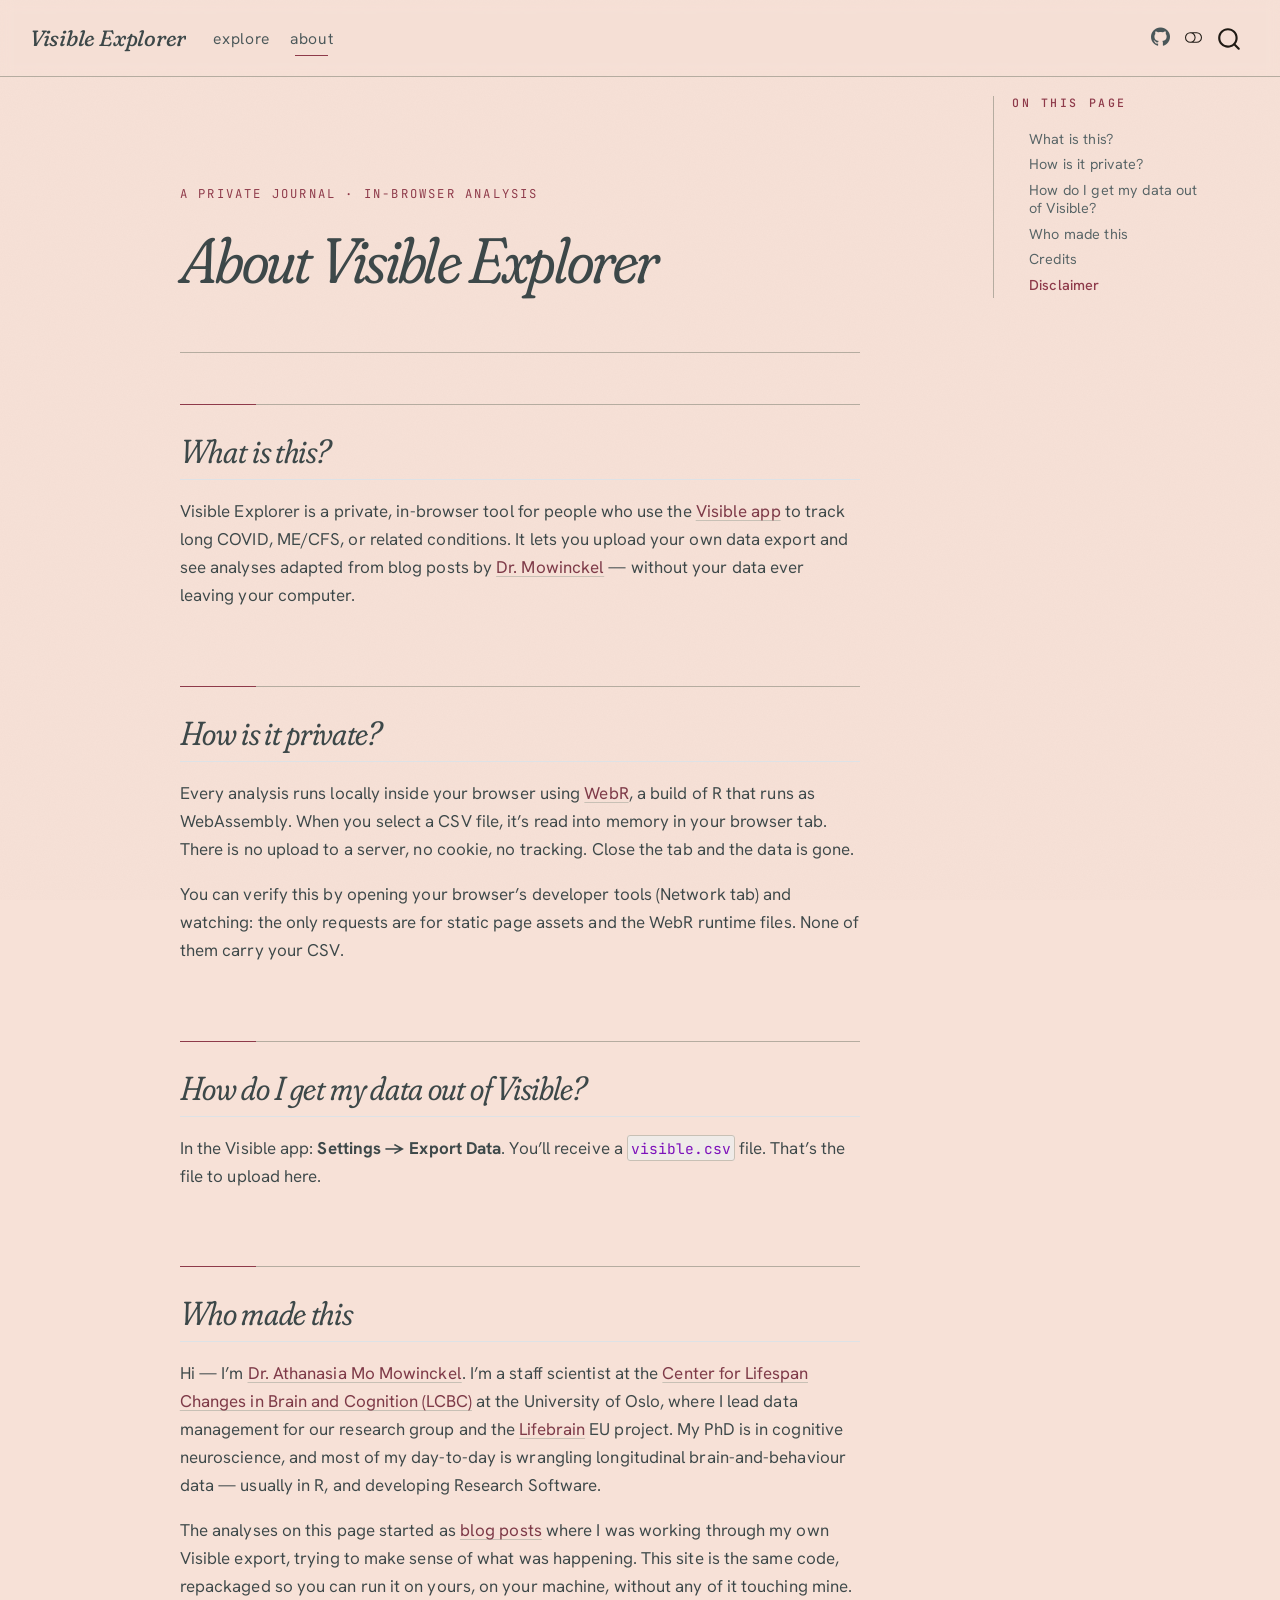
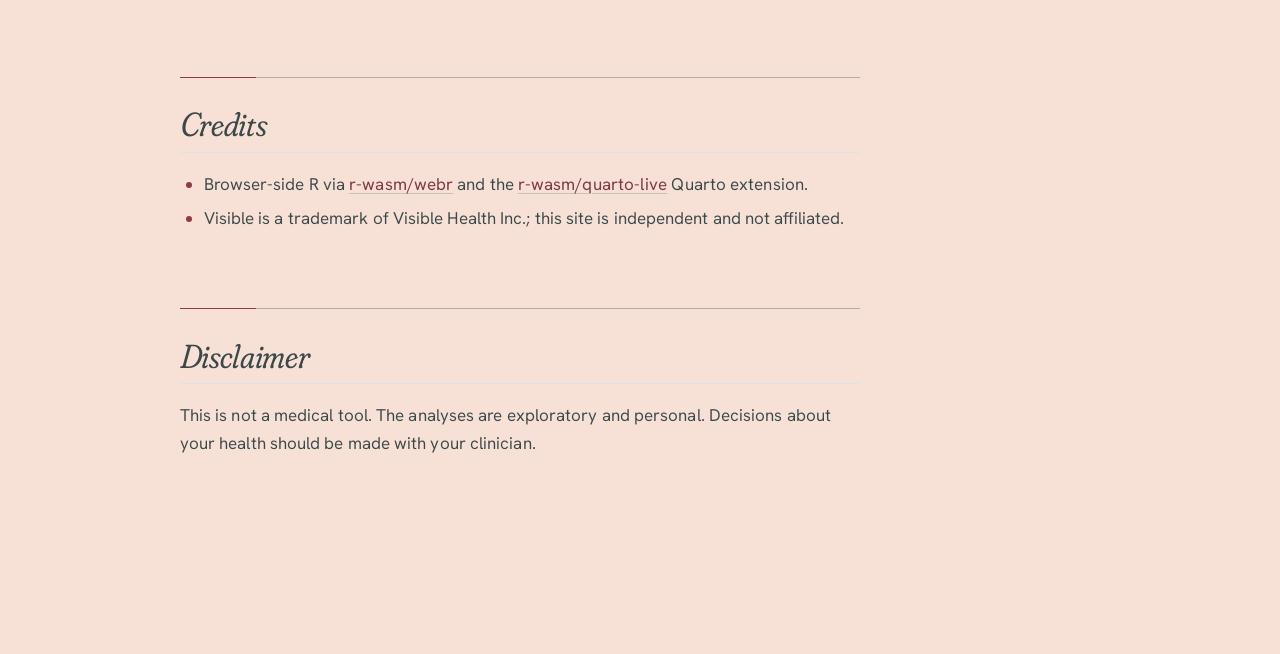
==== commit cdfb3797: "Built site for gh-pages" ====
--- a/about.html
+++ b/about.html
@@ -302,7 +302,6 @@
   <li><a href="#what-is-this" id="toc-what-is-this" class="nav-link active" data-scroll-target="#what-is-this">What is this?</a></li>
   <li><a href="#how-is-it-private" id="toc-how-is-it-private" class="nav-link" data-scroll-target="#how-is-it-private">How is it private?</a></li>
   <li><a href="#how-do-i-get-my-data-out-of-visible" id="toc-how-do-i-get-my-data-out-of-visible" class="nav-link" data-scroll-target="#how-do-i-get-my-data-out-of-visible">How do I get my data out of Visible?</a></li>
-  <li><a href="#whats-included" id="toc-whats-included" class="nav-link" data-scroll-target="#whats-included">What’s included</a></li>
   <li><a href="#who-made-this" id="toc-who-made-this" class="nav-link" data-scroll-target="#who-made-this">Who made this</a></li>
   <li><a href="#credits" id="toc-credits" class="nav-link" data-scroll-target="#credits">Credits</a></li>
   <li><a href="#disclaimer" id="toc-disclaimer" class="nav-link" data-scroll-target="#disclaimer">Disclaimer</a></li>
@@ -345,25 +344,10 @@
 <h2 class="anchored" data-anchor-id="how-do-i-get-my-data-out-of-visible">How do I get my data out of Visible?</h2>
 <p>In the Visible app: <strong>Settings → Export Data</strong>. You’ll receive a <code>visible.csv</code> file. That’s the file to upload here.</p>
 </section>
-<section id="whats-included" class="level2">
-<h2 class="anchored" data-anchor-id="whats-included">What’s included</h2>
-<p>The page is laid out as six short chapters, each answering a different question about your data:</p>
-<ul>
-<li><strong>A first glance</strong> — what you’ve been logging, and how much of it. A reality check on which patterns later in the page will be solid and which will be wobbly.</li>
-<li><strong>Through time</strong> — how Stability Score, HRV and Resting Heart Rate have moved over months. A calendar view of every morning’s stability, so streaks and breaks jump out.</li>
-<li><strong>What hangs together</strong> — which of your trackers tend to move in step (and which move opposite). A grid view and a tree view of the same idea.</li>
-<li><strong>Where things shift</strong> — moments your baseline seems to have stepped up or down. A single number per day for how unusual the whole day was, plotted across your timeline.</li>
-<li><strong>Cycles &amp; capacity</strong> — how your symptoms look across the menstrual cycle (if you log a Period tracker), and how your functional capacity has shifted across eight everyday domains.</li>
-<li><strong>Look closer</strong> — interactive tools to dig into any one tracker, compare two, revisit your written notes alongside the day’s measurements, or surface the days where everything was off at once.</li>
-</ul>
-<p>Every chart sits next to plain-language guidance on what to look for and how to read it.</p>
-</section>
 <section id="who-made-this" class="level2">
 <h2 class="anchored" data-anchor-id="who-made-this">Who made this</h2>
-<p>Hi — I’m <a href="https://drmowinckels.io">Dr.&nbsp;Athanasia Mo Mowinckel</a>. I’m a staff scientist at the <a href="https://www.oslobrains.no/">Center for Lifespan Changes in Brain and Cognition (LCBC)</a> at the University of Oslo, where I lead data management for our research group and the <a href="https://www.lifebrain.uio.no/">Lifebrain</a> EU project. My PhD is in cognitive neuroscience, and most of my day-to-day is wrangling longitudinal brain-and-behaviour data — usually in R.</p>
+<p>Hi — I’m <a href="https://drmowinckels.io">Dr.&nbsp;Athanasia Mo Mowinckel</a>. I’m a staff scientist at the <a href="https://www.oslobrains.no/">Center for Lifespan Changes in Brain and Cognition (LCBC)</a> at the University of Oslo, where I lead data management for our research group and the <a href="https://www.lifebrain.uio.no/">Lifebrain</a> EU project. My PhD is in cognitive neuroscience, and most of my day-to-day is wrangling longitudinal brain-and-behaviour data — usually in R, and developing Research Software.</p>
 <p>The analyses on this page started as <a href="https://drmowinckels.io/tags/longcovid/">blog posts</a> where I was working through my own Visible export, trying to make sense of what was happening. This site is the same code, repackaged so you can run it on yours, on your machine, without any of it touching mine.</p>
-<p>On the open-source side I co-lead <a href="https://rladies.org/">R-Ladies Oslo</a>, help out on the R-Ladies Global team, and maintain the <a href="https://github.com/ggseg">ggseg</a> family of R packages for brain visualisation. If something here is broken — or if you’d like to see another chart — the GitHub link in the navbar is the best place to flag it.</p>
-<p>I’m a researcher, not a clinician. See the disclaimer below.</p>
 </section>
 <section id="credits" class="level2">
 <h2 class="anchored" data-anchor-id="credits">Credits</h2>
--- a/styles.css
+++ b/styles.css
@@ -675,6 +675,97 @@
 
 @keyframes visible-spin { to { transform: rotate(360deg); } }
 
+.upload-status-row {
+  display: flex;
+  align-items: center;
+  gap: 0.4em;
+  margin-bottom: 0.6em;
+}
+
+.upload-progress {
+  display: flex;
+  align-items: center;
+  gap: 0.6em;
+  margin-bottom: 0.4em;
+}
+
+.upload-progress progress {
+  flex: 1 1 auto;
+  height: 0.55em;
+  appearance: none;
+  -webkit-appearance: none;
+  border: none;
+  border-radius: 999px;
+  background: rgba(142, 58, 74, 0.12);
+  overflow: hidden;
+}
+
+.upload-progress progress::-webkit-progress-bar {
+  background: rgba(142, 58, 74, 0.12);
+  border-radius: 999px;
+}
+.upload-progress progress::-webkit-progress-value {
+  background: var(--rust);
+  border-radius: 999px;
+  transition: width 0.3s ease;
+}
+.upload-progress progress::-moz-progress-bar {
+  background: var(--rust);
+  border-radius: 999px;
+}
+
+.upload-progress progress:not([value]) {
+  /* Indeterminate animated bar */
+  background: linear-gradient(
+    90deg,
+    rgba(142, 58, 74, 0.10) 0%,
+    var(--rust) 50%,
+    rgba(142, 58, 74, 0.10) 100%
+  );
+  background-size: 200% 100%;
+  animation: upload-pulse 1.4s linear infinite;
+}
+
+@keyframes upload-pulse {
+  0% { background-position: 100% 0; }
+  100% { background-position: -100% 0; }
+}
+
+.upload-check {
+  display: inline-block;
+  width: 1.1em;
+  height: 1.1em;
+  line-height: 1.1em;
+  text-align: center;
+  border-radius: 50%;
+  background: var(--rust, #8E3A4A);
+  color: #fff;
+  font-weight: 700;
+  font-size: 0.8em;
+  flex-shrink: 0;
+}
+
+.upload-status-help {
+  font-size: 0.85em;
+  color: var(--muted, #566365);
+  line-height: 1.4;
+}
+
+body.quarto-dark .upload-progress progress {
+  background: rgba(237, 175, 184, 0.18);
+}
+body.quarto-dark .upload-progress progress::-webkit-progress-bar {
+  background: rgba(237, 175, 184, 0.18);
+}
+body.quarto-dark .upload-progress progress::-webkit-progress-value,
+body.quarto-dark .upload-progress progress::-moz-progress-bar {
+  background: var(--blush, #EDAFB8);
+}
+body.quarto-dark .upload-progress-label,
+body.quarto-dark .upload-status-help {
+  color: var(--ink-soft, #DEDBD2);
+}
+
 /* ---------- exercise / chart cells ---------- */
 
 .cell, .exercise-cell {
@@ -924,6 +1015,19 @@
    visual treatment lives in the .empty-state-hint block above. */
 
 body:not(.has-data) .analysis-section { display: none; }
+
+/* While R is still booting / parsing, hide chart sections and chapter chrome
+   so users don't see "drawing" loaders for sections that have no data yet.
+   The setup-data cell is hidden too, but display:none does NOT prevent its
+   JavaScript / WebR execution — its STEP/READY text still streams into the
+   DOM and drives the upload-status observer above. */
+body.has-data:not(.data-ready) .analysis-section,
+body.has-data:not(.data-ready) .chapter-num,
+body.has-data:not(.data-ready) main h2.chapter-title,
+body.has-data:not(.data-ready) main .chapter-lede {
+  display: none;
+}
+
 .empty-state-hint { display: none; }
 body:not(.has-data) .empty-state-hint { display: block; }
 
@@ -1024,3 +1128,297 @@
   main h2 { margin-top: 3rem; }
   hr { margin: 2.6rem auto; }
 }
+
+/* ---------- floating "Print report" button ----------
+   Appears bottom-right once the user has loaded data. The print
+   stylesheet itself hides this button so it never appears on paper. */
+
+.print-report {
+  position: fixed;
+  bottom: clamp(1rem, 3vw, 1.6rem);
+  right: clamp(1rem, 3vw, 1.6rem);
+  z-index: 100;
+  display: none;
+  align-items: center;
+  gap: 0.5rem;
+  padding: 0.55rem 0.95rem 0.55rem 0.85rem;
+  font-family: var(--font-body);
+  font-size: 0.85rem;
+  font-weight: 480;
+  letter-spacing: 0.01em;
+  color: var(--ink-soft);
+  background: var(--paper-card);
+  border: 1px solid var(--rule);
+  border-radius: 999px;
+  box-shadow: 0 2px 10px rgba(46, 36, 30, 0.08);
+  cursor: pointer;
+  transition: transform 120ms ease, box-shadow 120ms ease,
+              border-color 120ms ease, color 120ms ease;
+}
+.print-report:hover {
+  border-color: var(--rust);
+  color: var(--rust-deep);
+  box-shadow: 0 3px 14px rgba(46, 36, 30, 0.12);
+  transform: translateY(-1px);
+}
+.print-report:focus-visible {
+  outline: 2px solid var(--rust);
+  outline-offset: 3px;
+}
+.print-report svg { color: var(--rust); }
+
+body.has-data .print-report { display: inline-flex; }
+
+body.quarto-dark .print-report {
+  color: #DEDBD2;
+  background: #2F3839;
+  border-color: #4A5759;
+  box-shadow: 0 2px 10px rgba(0, 0, 0, 0.3);
+}
+body.quarto-dark .print-report:hover {
+  border-color: var(--rose-soft);
+  color: var(--rose-soft);
+}
+body.quarto-dark .print-report svg { color: var(--rose-soft); }
+
+
+/* =============================================================
+   Print stylesheet — a calm, ink-friendly version of the report.
+   Goal: keep the headline numbers, chapter ledes, and plots
+   front-and-centre; strip UI chrome; lose the cream paper and
+   noise so toner doesn't get spent on decoration.
+   ============================================================= */
+
+@media print {
+  /* Sensible page margins for letter and A4 alike */
+  @page { margin: 1.6cm 1.8cm; }
+
+  /* White paper, dark ink, drop the parchment noise overlay */
+  html, body {
+    background: #ffffff !important;
+    color: #1a1a1a !important;
+    font-family: var(--font-body);
+    font-size: 10.5pt;
+    line-height: 1.45;
+  }
+  body::before { display: none !important; }
+
+  /* Plots must keep their colour fills (browsers default to "economy") */
+  img, svg, .cell-output-display, .quarto-figure {
+    print-color-adjust: exact;
+    -webkit-print-color-adjust: exact;
+  }
+
+  /* Strip app chrome and anything interactive */
+  nav.navbar,
+  #quarto-margin-sidebar,
+  .sidebar,
+  nav#TOC,
+  #TOC,
+  aside.toc,
+  .toc-active aside,
+  .page-footer,
+  footer.footer,
+  footer,
+  .quarto-search,
+  .anchorjs-link,
+  .code-copy-button,
+  .exercise-loading-indicator,
+  .observablehq form,
+  .observablehq input[type="file"],
+  .observablehq select,
+  button,
+  .print-report,
+  .callout-note,
+  .empty-state-hint,
+  .upload-status,
+  div.sourceCode,
+  pre.sourceCode,
+  .cell-input,
+  .cell .sourceCode {
+    display: none !important;
+  }
+
+  /* Within the upload section, keep only the hero summary block and
+     the trailing "Chapter I" eyebrow (Pandoc tucks it into this section
+     because in the source it sits before the next H2). */
+  section#upload-your-data > *:not(:has(.hero-summary)):not(.chapter-num) {
+    display: none !important;
+  }
+  section#upload-your-data {
+    border: none !important;
+    padding: 0 !important;
+    margin: 0 !important;
+  }
+
+  /* page-layout: full breaks on paper — restore a normal measure */
+  main.content,
+  #quarto-document-content,
+  .quarto-container.page-layout-full,
+  .quarto-container {
+    max-width: none !important;
+    width: 100% !important;
+    margin: 0 !important;
+    padding: 0 !important;
+  }
+
+  /* Title block — keep identity, drop the long privacy description */
+  #title-block-header.quarto-title-block.default {
+    border: none !important;
+    border-bottom: 1pt solid #888 !important;
+    padding: 0 0 0.7rem !important;
+    margin: 0 0 1rem !important;
+    background: #fff !important;
+  }
+  #title-block-header.quarto-title-block.default::before {
+    display: none !important;
+  }
+  #title-block-header .quarto-title h1.title {
+    font-size: 22pt !important;
+    margin: 0 !important;
+    color: #1a1a1a !important;
+  }
+  #title-block-header .subtitle {
+    font-size: 11pt !important;
+    color: #444 !important;
+    font-style: italic;
+    margin-top: 0.3rem !important;
+  }
+  #title-block-header .description { display: none !important; }
+
+  /* Hero summary — the headline stats, framed minimally */
+  .hero-summary {
+    border-top: 1pt solid #999 !important;
+    border-bottom: 1pt solid #999 !important;
+    padding: 0.7rem 0 !important;
+    margin: 0.5rem 0 1.4rem !important;
+    background: transparent !important;
+    page-break-inside: avoid;
+    break-inside: avoid;
+  }
+  .hero-summary p {
+    font-size: 13pt !important;
+    color: #1a1a1a !important;
+    line-height: 1.4 !important;
+    max-width: none !important;
+  }
+  .hero-summary strong { color: #6b3a3a !important; }
+
+  /* Each chapter starts on a new page */
+  main .chapter-num {
+    break-before: page;
+    page-break-before: always;
+    margin: 0 0 0.5rem !important;
+    color: #6b3a3a !important;
+    font-size: 8.5pt;
+  }
+  main h2.chapter-title {
+    break-after: avoid;
+    page-break-after: avoid;
+    font-size: 22pt !important;
+    margin: 0 0 0.5rem !important;
+    color: #1a1a1a !important;
+    line-height: 1.1;
+  }
+  main h2.chapter-title::before { display: none !important; }
+  main .chapter-lede {
+    break-after: avoid;
+    page-break-after: avoid;
+    color: #444 !important;
+    font-size: 11.5pt !important;
+    margin: 0 0 1rem !important;
+    max-width: none !important;
+  }
+
+  /* Section headings stay attached to their content */
+  main h3 {
+    break-after: avoid;
+    page-break-after: avoid;
+    font-size: 13pt !important;
+    margin: 1rem 0 0.4rem !important;
+  }
+
+  /* Per-section computed facts — the prominent insight per chart.
+     Boxed only with a thin rust rule on the left, no fill. */
+  .section-fact {
+    font-size: 11pt !important;
+    color: #1a1a1a !important;
+    background: transparent !important;
+    border-left: 2pt solid #6b3a3a !important;
+    padding: 0.15rem 0 0.15rem 0.7rem !important;
+    margin: 0.4rem 0 0.9rem !important;
+    max-width: none !important;
+    page-break-inside: avoid;
+    break-inside: avoid;
+  }
+  .section-fact strong { color: #6b3a3a !important; }
+
+  /* Plots — keep them whole, scale to page width */
+  .cell-output-display,
+  .quarto-figure,
+  figure {
+    break-inside: avoid;
+    page-break-inside: avoid;
+    margin: 0.4rem 0 0.9rem !important;
+  }
+  .cell-output-display img,
+  .cell-output img,
+  .quarto-figure img,
+  .cell-output-display svg {
+    max-width: 100% !important;
+    height: auto !important;
+  }
+
+  /* Notes & anomaly lists — flatten the scroll and keep rows together */
+  .notes-list {
+    max-height: none !important;
+    overflow: visible !important;
+    border-color: #999 !important;
+  }
+  .notes-summary { color: #6b3a3a !important; }
+  .note-row {
+    break-inside: avoid;
+    page-break-inside: avoid;
+    border-bottom: 1px solid #ddd !important;
+    padding: 0.4rem 0 !important;
+  }
+  .anom-pill {
+    background: transparent !important;
+    border: 1px solid #999 !important;
+    color: #1a1a1a !important;
+  }
+
+  /* Decorative HRs lose their fancy fleuron */
+  hr {
+    margin: 1.2rem auto;
+    background: #ccc;
+  }
+  hr::before { display: none !important; }
+
+  /* Final non-chapter sections (honest reminders, what's next) */
+  main h2 {
+    break-after: avoid;
+    page-break-after: avoid;
+    font-size: 16pt !important;
+    margin-top: 1.5rem;
+  }
+  main ul, main ol { padding-left: 1.4rem; }
+  main li { margin: 0.25rem 0; }
+
+  /* Drop expensive backgrounds and shadows everywhere */
+  .hero-summary,
+  .section-fact,
+  .notes-list,
+  .note-row,
+  pre, code {
+    background: transparent !important;
+    box-shadow: none !important;
+  }
+
+  /* Links: muted underline, no inline URL noise */
+  a, a:visited {
+    color: #1a1a1a !important;
+    text-decoration: underline;
+    text-decoration-color: #999 !important;
+  }
+}
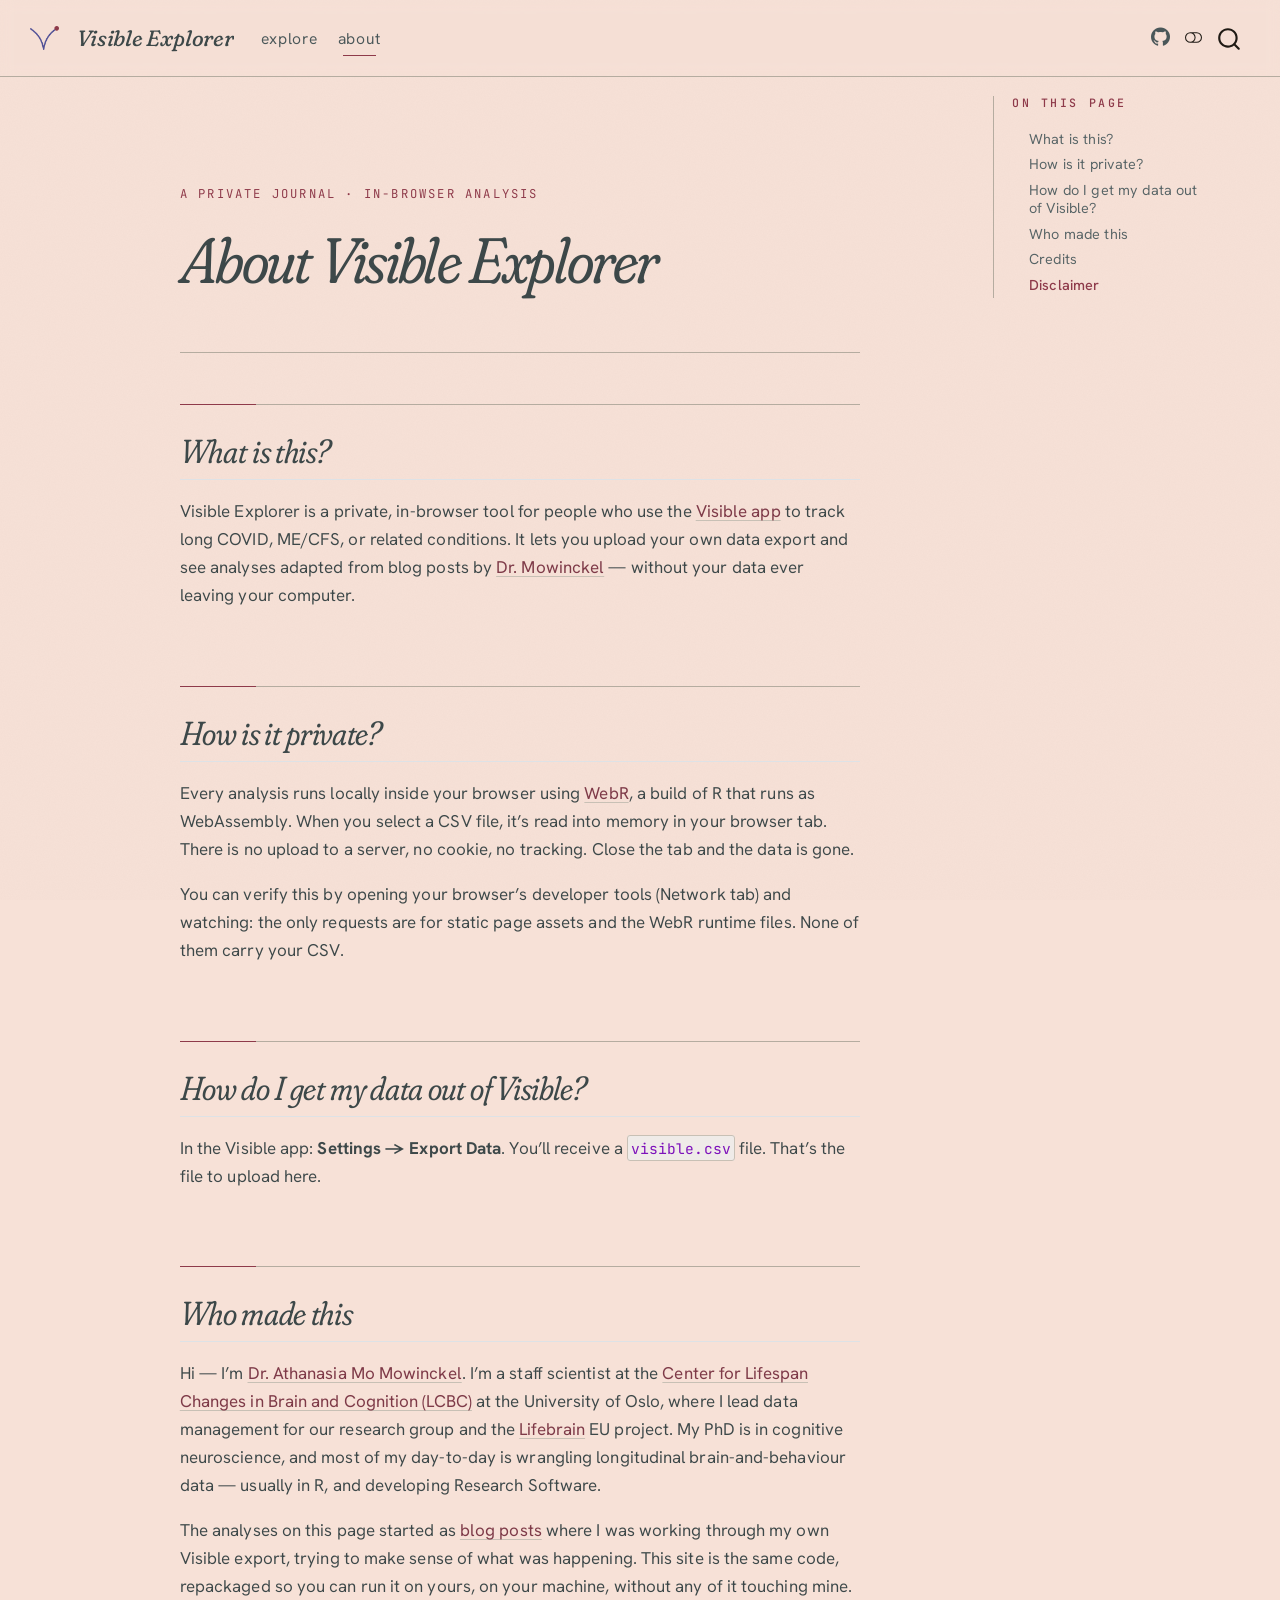
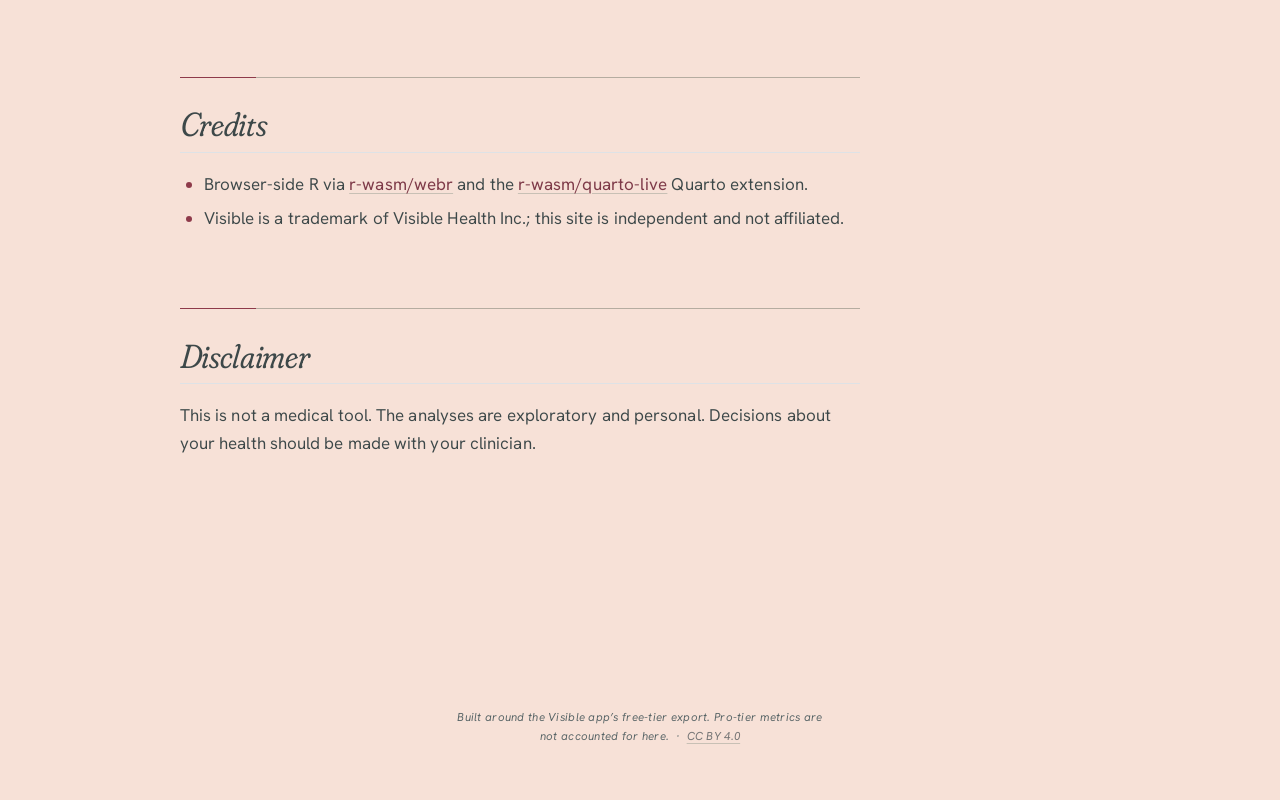
==== commit 412bced2: "Built site for gh-pages" ====
--- a/about.html
+++ b/about.html
@@ -33,7 +33,7 @@
 <script src="site_libs/quarto-search/fuse.min.js"></script>
 <script src="site_libs/quarto-search/quarto-search.js"></script>
 <meta name="quarto:offset" content="./">
-<link href="./favicon.svg" rel="icon" type="image/svg+xml">
+<link href="./logo.svg" rel="icon" type="image/svg+xml">
 <script src="site_libs/quarto-html/quarto.js" type="module"></script>
 <script src="site_libs/quarto-html/tabsets/tabsets.js" type="module"></script>
 <script src="site_libs/quarto-html/popper.min.js"></script>
@@ -257,6 +257,10 @@
     <nav class="navbar navbar-expand-lg " data-bs-theme="dark">
       <div class="navbar-container container-fluid">
       <div class="navbar-brand-container mx-auto">
+    <a href="./index.html" class="navbar-brand navbar-brand-logo">
+    <img src="./logo.png" alt="Visible Explorer" class="navbar-logo light-content">
+    <img src="./logo.png" alt="Visible Explorer" class="navbar-logo dark-content">
+    </a>
     <a class="navbar-brand" href="./index.html">
     <span class="navbar-title">Visible Explorer</span>
     </a>
@@ -803,6 +807,19 @@
   });
   </script>
 </div> <!-- /content -->
+<footer class="footer">
+  <div class="nav-footer">
+    <div class="nav-footer-left">
+      &nbsp;
+    </div>   
+    <div class="nav-footer-center">
+<p>Built around the Visible app’s free-tier export. Pro-tier metrics are not accounted for here. &nbsp;·&nbsp; <a href="https://creativecommons.org/licenses/by/4.0/">CC BY 4.0</a></p>
+</div>
+    <div class="nav-footer-right">
+      &nbsp;
+    </div>
+  </div>
+</footer>
 
 
 
--- a/styles.css
+++ b/styles.css
@@ -330,6 +330,15 @@
 
 nav.navbar .quarto-navbar-tools .nav-link i { color: var(--ink-soft); }
 
+nav.navbar .navbar-logo {
+  height: 1.5rem;
+  width: auto;
+  margin-right: 0.6rem;
+  color: var(--rust);
+}
+body:not(.quarto-dark) nav.navbar .navbar-logo { color: #8E3A4A; }
+body.quarto-dark nav.navbar .navbar-logo { color: #EDAFB8; }
+
 /* ---------- main column ---------- */
 
 main.content {
@@ -533,6 +542,108 @@
   border-color: var(--rust-deep);
 }
 
+/* ---------- upload loader: file picker + sample button as 2 columns ----------
+   The wrapper turns the two sibling Quarto cells into a grid so they read
+   as one "data loader" affordance. The sample button is the muted,
+   secondary action — same dashed-card silhouette, half-tone styling. */
+
+.upload-loader {
+  display: grid;
+  grid-template-columns: minmax(0, 1.4fr) minmax(0, 1fr);
+  gap: 1rem;
+  align-items: stretch;
+  margin: 1.2rem 0 0.4rem;
+}
+.upload-loader > .cell { margin: 0; }
+.upload-loader > .cell,
+.upload-loader > .cell > .cell-output-display,
+.upload-loader > .cell > .cell-output-display > div {
+  height: 100%;
+}
+.upload-loader form:has(input[type="file"]) {
+  margin: 0;
+  height: 100%;
+}
+
+@media (max-width: 720px) {
+  .upload-loader { grid-template-columns: 1fr; }
+}
+
+button.load-sample {
+  display: flex;
+  flex-direction: column;
+  align-items: flex-start;
+  justify-content: center;
+  gap: 0.45rem;
+  width: 100%;
+  height: 100%;
+  margin: 0;
+  padding: 1.4rem 1.6rem;
+  font-family: var(--font-body);
+  color: var(--muted);
+  background: transparent;
+  border: 1px dashed var(--rule);
+  border-radius: 2px;
+  cursor: pointer;
+  text-align: left;
+  transition: color 160ms ease, border-color 160ms ease,
+              background 160ms ease, transform 120ms ease;
+}
+button.load-sample .load-sample-eyebrow {
+  font-family: var(--font-mono);
+  font-size: 0.7rem;
+  letter-spacing: 0.18em;
+  text-transform: uppercase;
+  color: var(--muted);
+}
+button.load-sample .load-sample-label {
+  font-family: var(--font-display);
+  font-style: italic;
+  font-variation-settings: "opsz" 24, "SOFT" 100;
+  font-weight: 460;
+  font-size: 1rem;
+  letter-spacing: 0.005em;
+  color: var(--ink-soft);
+}
+button.load-sample .load-sample-hint {
+  font-family: var(--font-body);
+  font-size: 0.82rem;
+  font-style: italic;
+  color: var(--muted);
+}
+button.load-sample:hover {
+  color: var(--rust-deep);
+  border-color: var(--rust);
+  background: var(--paper);
+}
+button.load-sample:hover .load-sample-label { color: var(--rust-deep); }
+button.load-sample:active { transform: translateY(1px); }
+button.load-sample:focus-visible {
+  outline: 2px solid var(--rust);
+  outline-offset: 3px;
+}
+button.load-sample.loading {
+  pointer-events: none;
+  opacity: 0.65;
+}
+
+body.has-data .upload-loader { grid-template-columns: 1fr; }
+body.has-data .upload-loader > .cell:has(button.load-sample) { display: none; }
+
+body.quarto-dark button.load-sample {
+  color: var(--muted);
+  border-color: #4A5759;
+}
+body.quarto-dark button.load-sample .load-sample-label { color: #DEDBD2; }
+body.quarto-dark button.load-sample:hover {
+  color: var(--rose-soft);
+  border-color: var(--rose-soft);
+  background: rgba(237, 175, 184, 0.06);
+}
+body.quarto-dark button.load-sample:hover .load-sample-label {
+  color: var(--rose-soft);
+}
+
 /* ---------- select dropdowns ---------- */
 
 /* Reset native chrome so we can paint our own. */
@@ -918,13 +1029,14 @@
 
 /* ---------- footer ---------- */
 
-.page-footer, footer.footer {
-  border-top: 1px solid var(--rule);
-  background: transparent;
+.page-footer, footer.footer, .nav-footer {
+  background: var(--paper) !important;
+  border-top: none !important;
   color: var(--muted);
   font-size: 0.82rem;
   padding: 1.6rem var(--gutter);
   letter-spacing: 0.02em;
+  font-style: italic;
 }
 
 /* ---------- dark mode (warm "night journal", not blue darkly) ----------
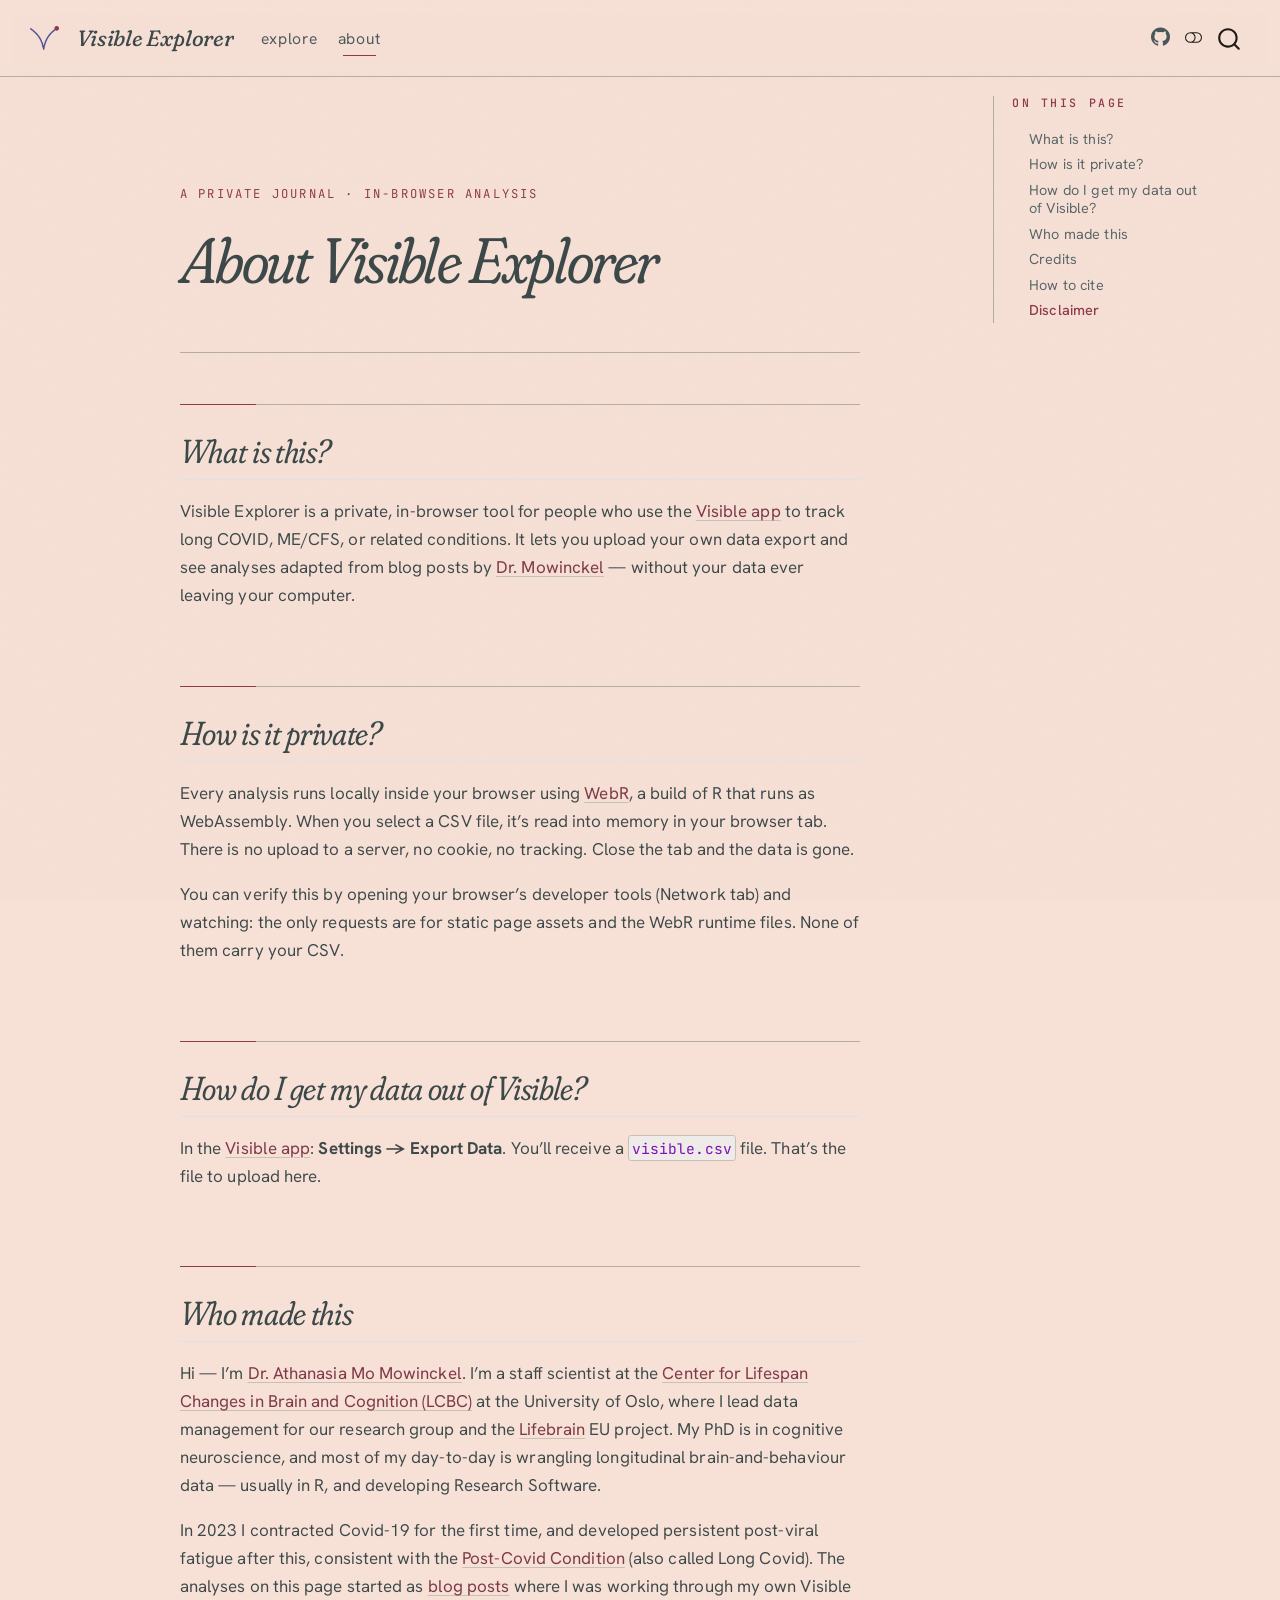
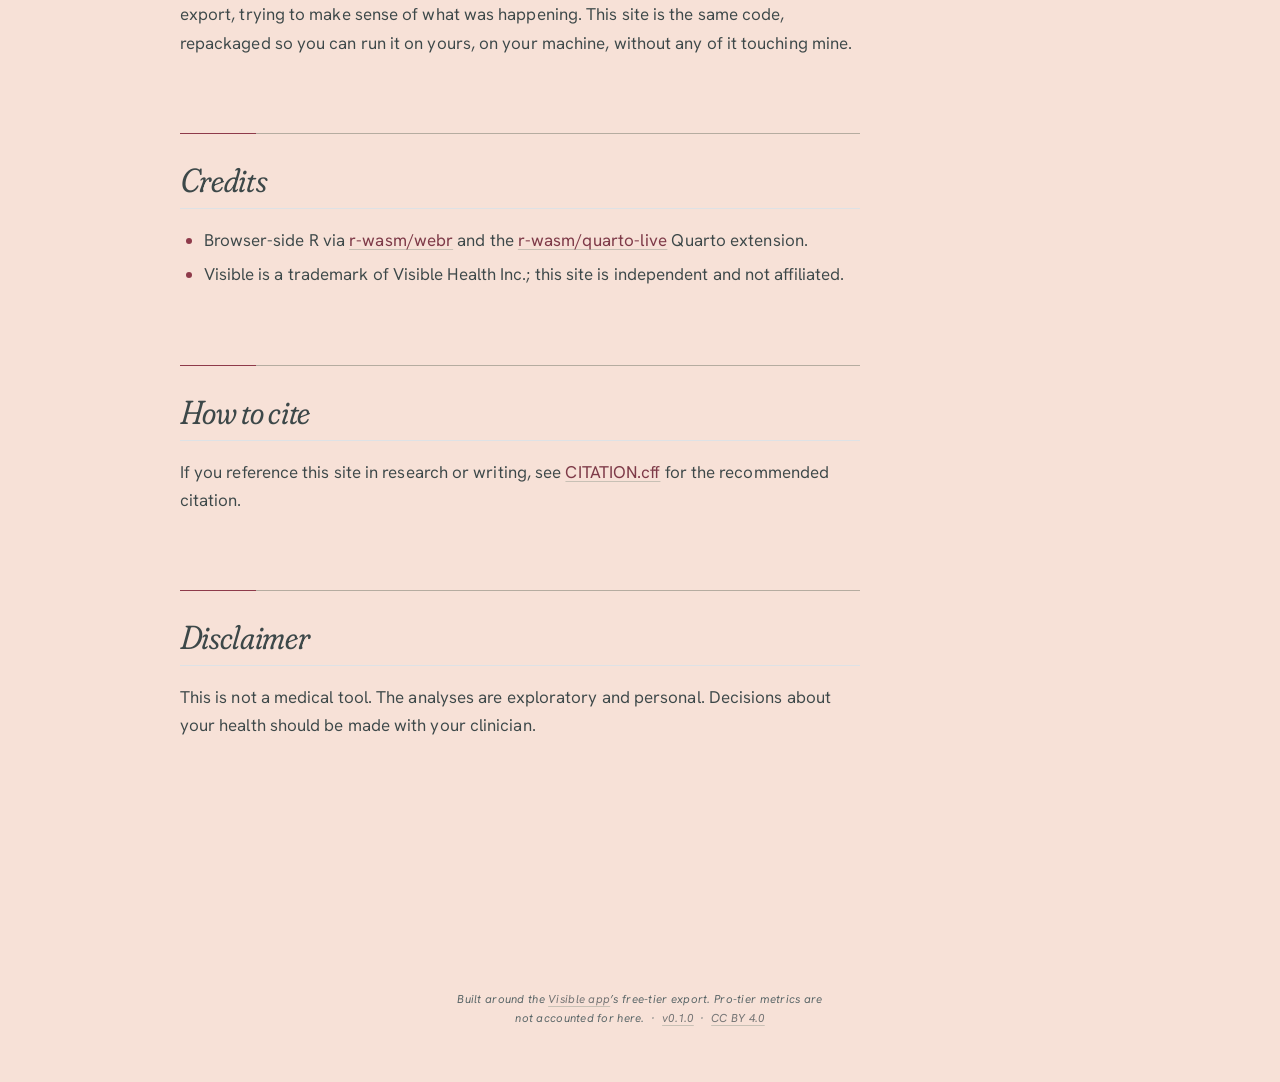
==== commit 9f3e3cd3: "Built site for gh-pages" ====
--- a/about.html
+++ b/about.html
@@ -308,6 +308,7 @@
   <li><a href="#how-do-i-get-my-data-out-of-visible" id="toc-how-do-i-get-my-data-out-of-visible" class="nav-link" data-scroll-target="#how-do-i-get-my-data-out-of-visible">How do I get my data out of Visible?</a></li>
   <li><a href="#who-made-this" id="toc-who-made-this" class="nav-link" data-scroll-target="#who-made-this">Who made this</a></li>
   <li><a href="#credits" id="toc-credits" class="nav-link" data-scroll-target="#credits">Credits</a></li>
+  <li><a href="#how-to-cite" id="toc-how-to-cite" class="nav-link" data-scroll-target="#how-to-cite">How to cite</a></li>
   <li><a href="#disclaimer" id="toc-disclaimer" class="nav-link" data-scroll-target="#disclaimer">Disclaimer</a></li>
   </ul>
 </nav>
@@ -346,12 +347,12 @@
 </section>
 <section id="how-do-i-get-my-data-out-of-visible" class="level2">
 <h2 class="anchored" data-anchor-id="how-do-i-get-my-data-out-of-visible">How do I get my data out of Visible?</h2>
-<p>In the Visible app: <strong>Settings → Export Data</strong>. You’ll receive a <code>visible.csv</code> file. That’s the file to upload here.</p>
+<p>In the <a href="https://www.makevisible.com/">Visible app</a>: <strong>Settings → Export Data</strong>. You’ll receive a <code>visible.csv</code> file. That’s the file to upload here.</p>
 </section>
 <section id="who-made-this" class="level2">
 <h2 class="anchored" data-anchor-id="who-made-this">Who made this</h2>
 <p>Hi — I’m <a href="https://drmowinckels.io">Dr.&nbsp;Athanasia Mo Mowinckel</a>. I’m a staff scientist at the <a href="https://www.oslobrains.no/">Center for Lifespan Changes in Brain and Cognition (LCBC)</a> at the University of Oslo, where I lead data management for our research group and the <a href="https://www.lifebrain.uio.no/">Lifebrain</a> EU project. My PhD is in cognitive neuroscience, and most of my day-to-day is wrangling longitudinal brain-and-behaviour data — usually in R, and developing Research Software.</p>
-<p>The analyses on this page started as <a href="https://drmowinckels.io/tags/longcovid/">blog posts</a> where I was working through my own Visible export, trying to make sense of what was happening. This site is the same code, repackaged so you can run it on yours, on your machine, without any of it touching mine.</p>
+<p>In 2023 I contracted Covid-19 for the first time, and developed persistent post-viral fatigue after this, consistent with the <a href="https://www.who.int/teams/health-care-readiness/post-covid-19-condition">Post-Covid Condition</a> (also called Long Covid). The analyses on this page started as <a href="https://drmowinckels.io/tags/longcovid/">blog posts</a> where I was working through my own Visible export, trying to make sense of what was happening. This site is the same code, repackaged so you can run it on yours, on your machine, without any of it touching mine.</p>
 </section>
 <section id="credits" class="level2">
 <h2 class="anchored" data-anchor-id="credits">Credits</h2>
@@ -359,6 +360,10 @@
 <li>Browser-side R via <a href="https://github.com/r-wasm/webr">r-wasm/webr</a> and the <a href="https://github.com/r-wasm/quarto-live">r-wasm/quarto-live</a> Quarto extension.</li>
 <li>Visible is a trademark of Visible Health Inc.; this site is independent and not affiliated.</li>
 </ul>
+</section>
+<section id="how-to-cite" class="level2">
+<h2 class="anchored" data-anchor-id="how-to-cite">How to cite</h2>
+<p>If you reference this site in research or writing, see <a href="https://github.com/drmowinckels/visible/blob/main/CITATION.cff">CITATION.cff</a> for the recommended citation.</p>
 </section>
 <section id="disclaimer" class="level2">
 <h2 class="anchored" data-anchor-id="disclaimer">Disclaimer</h2>
@@ -813,7 +818,7 @@
       &nbsp;
     </div>   
     <div class="nav-footer-center">
-<p>Built around the Visible app’s free-tier export. Pro-tier metrics are not accounted for here. &nbsp;·&nbsp; <a href="https://creativecommons.org/licenses/by/4.0/">CC BY 4.0</a></p>
+<p>Built around the <a href="https://www.makevisible.com/">Visible app</a>’s free-tier export. Pro-tier metrics are not accounted for here. &nbsp;·&nbsp; <a href="https://github.com/drmowinckels/visible/blob/main/CHANGELOG.md">v0.1.0</a> &nbsp;·&nbsp; <a href="https://creativecommons.org/licenses/by/4.0/">CC BY 4.0</a></p>
 </div>
     <div class="nav-footer-right">
       &nbsp;
